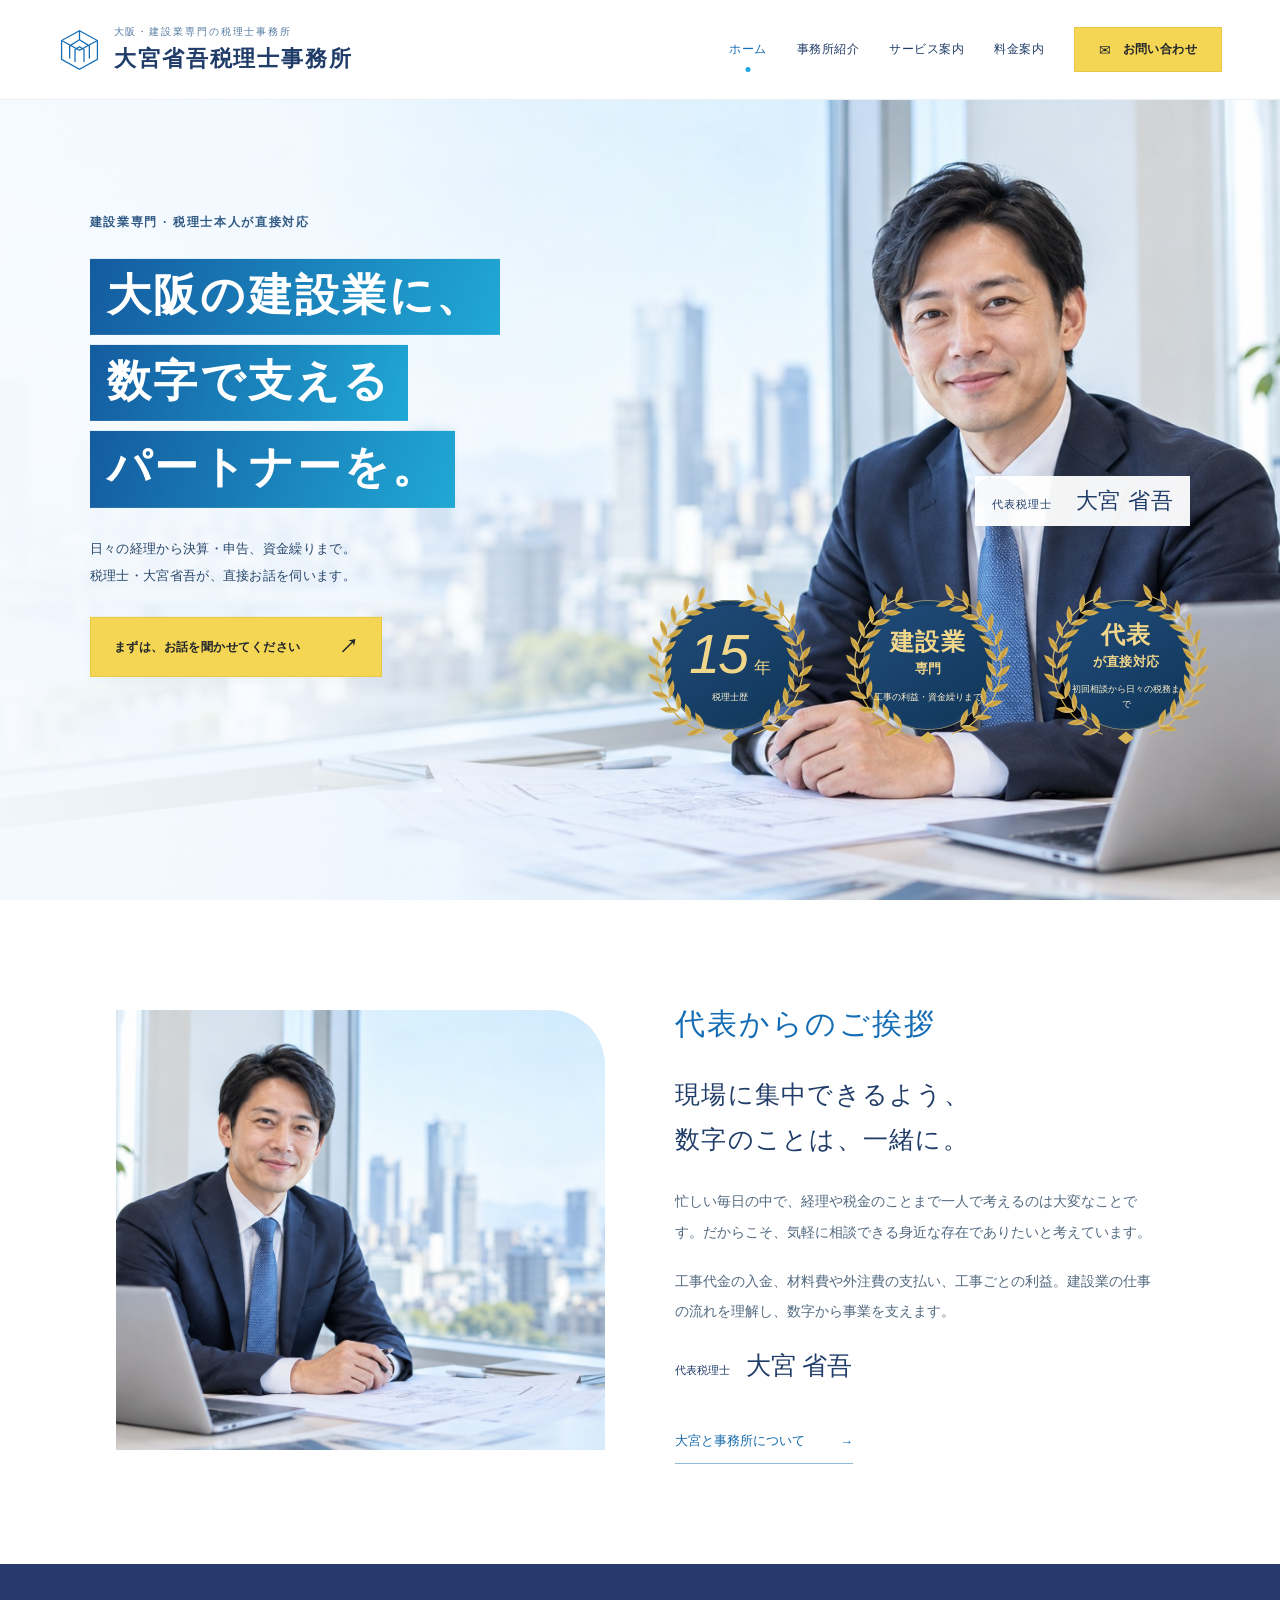
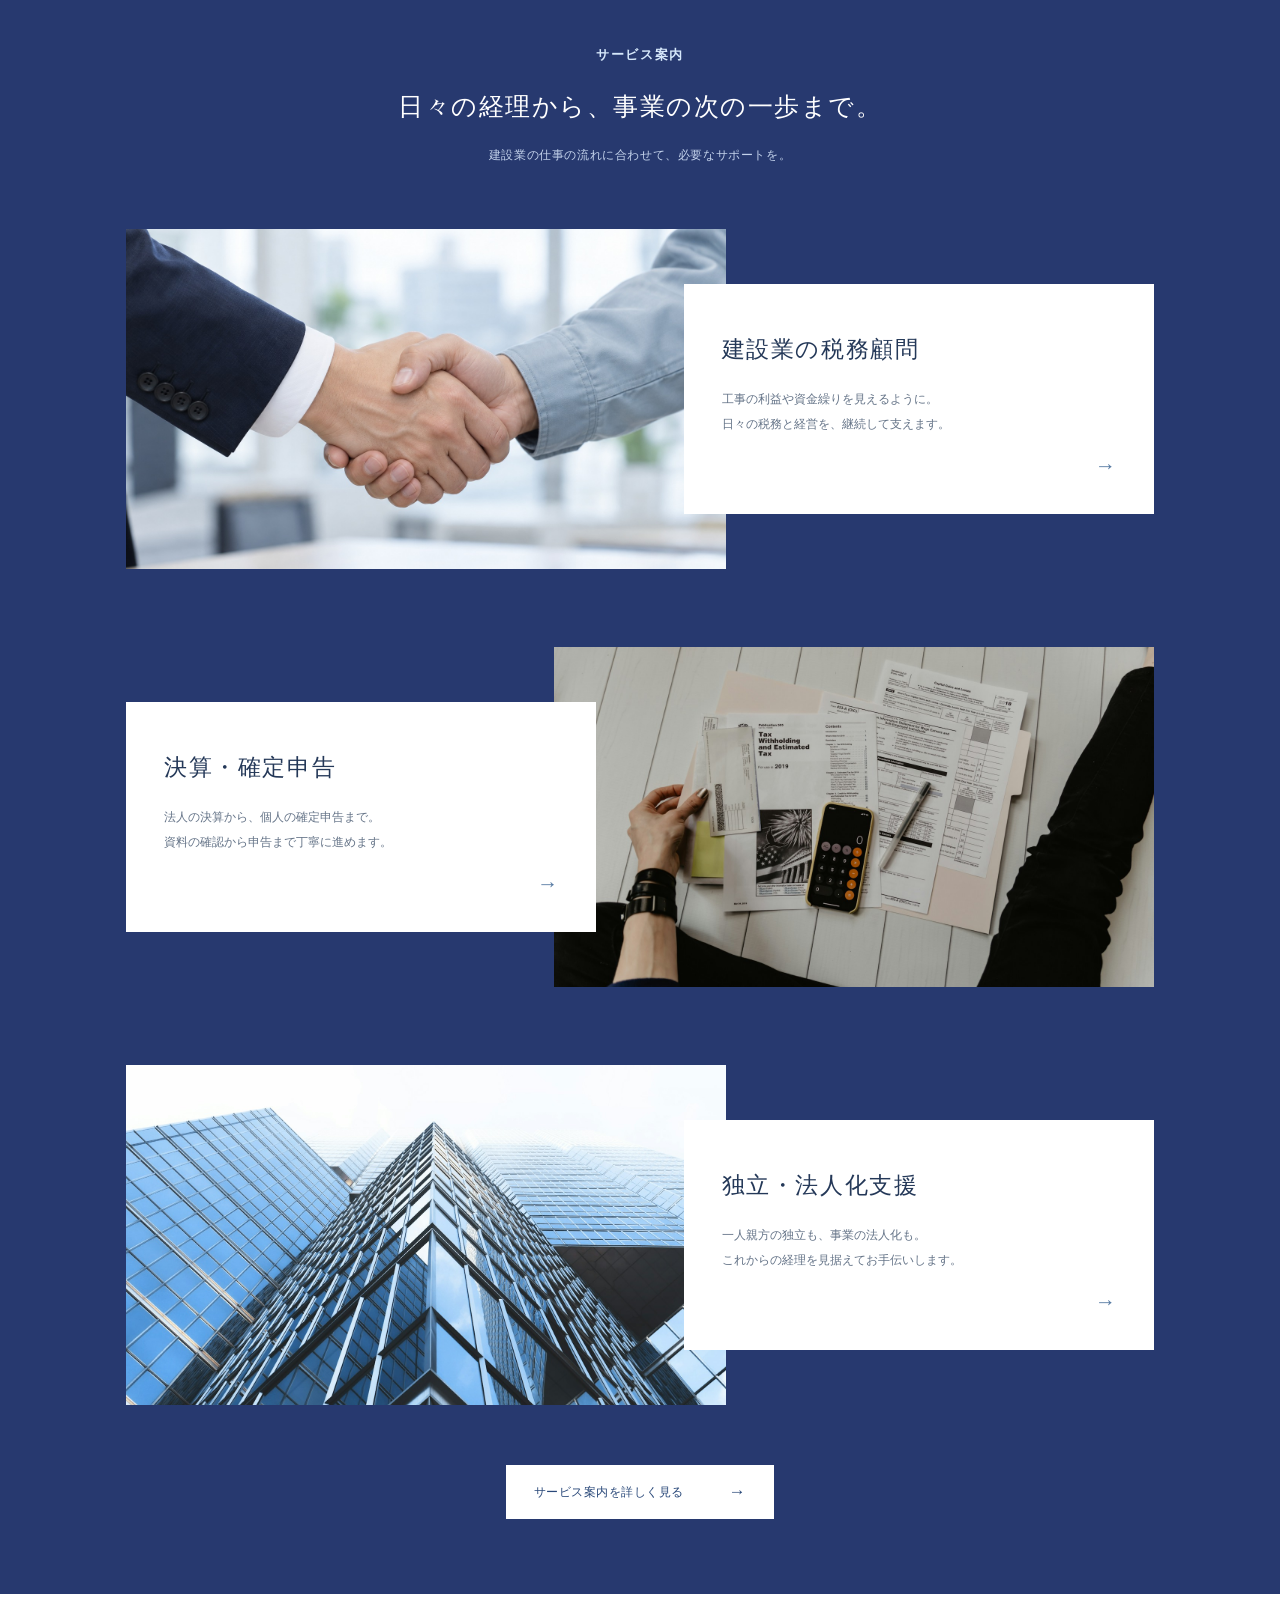
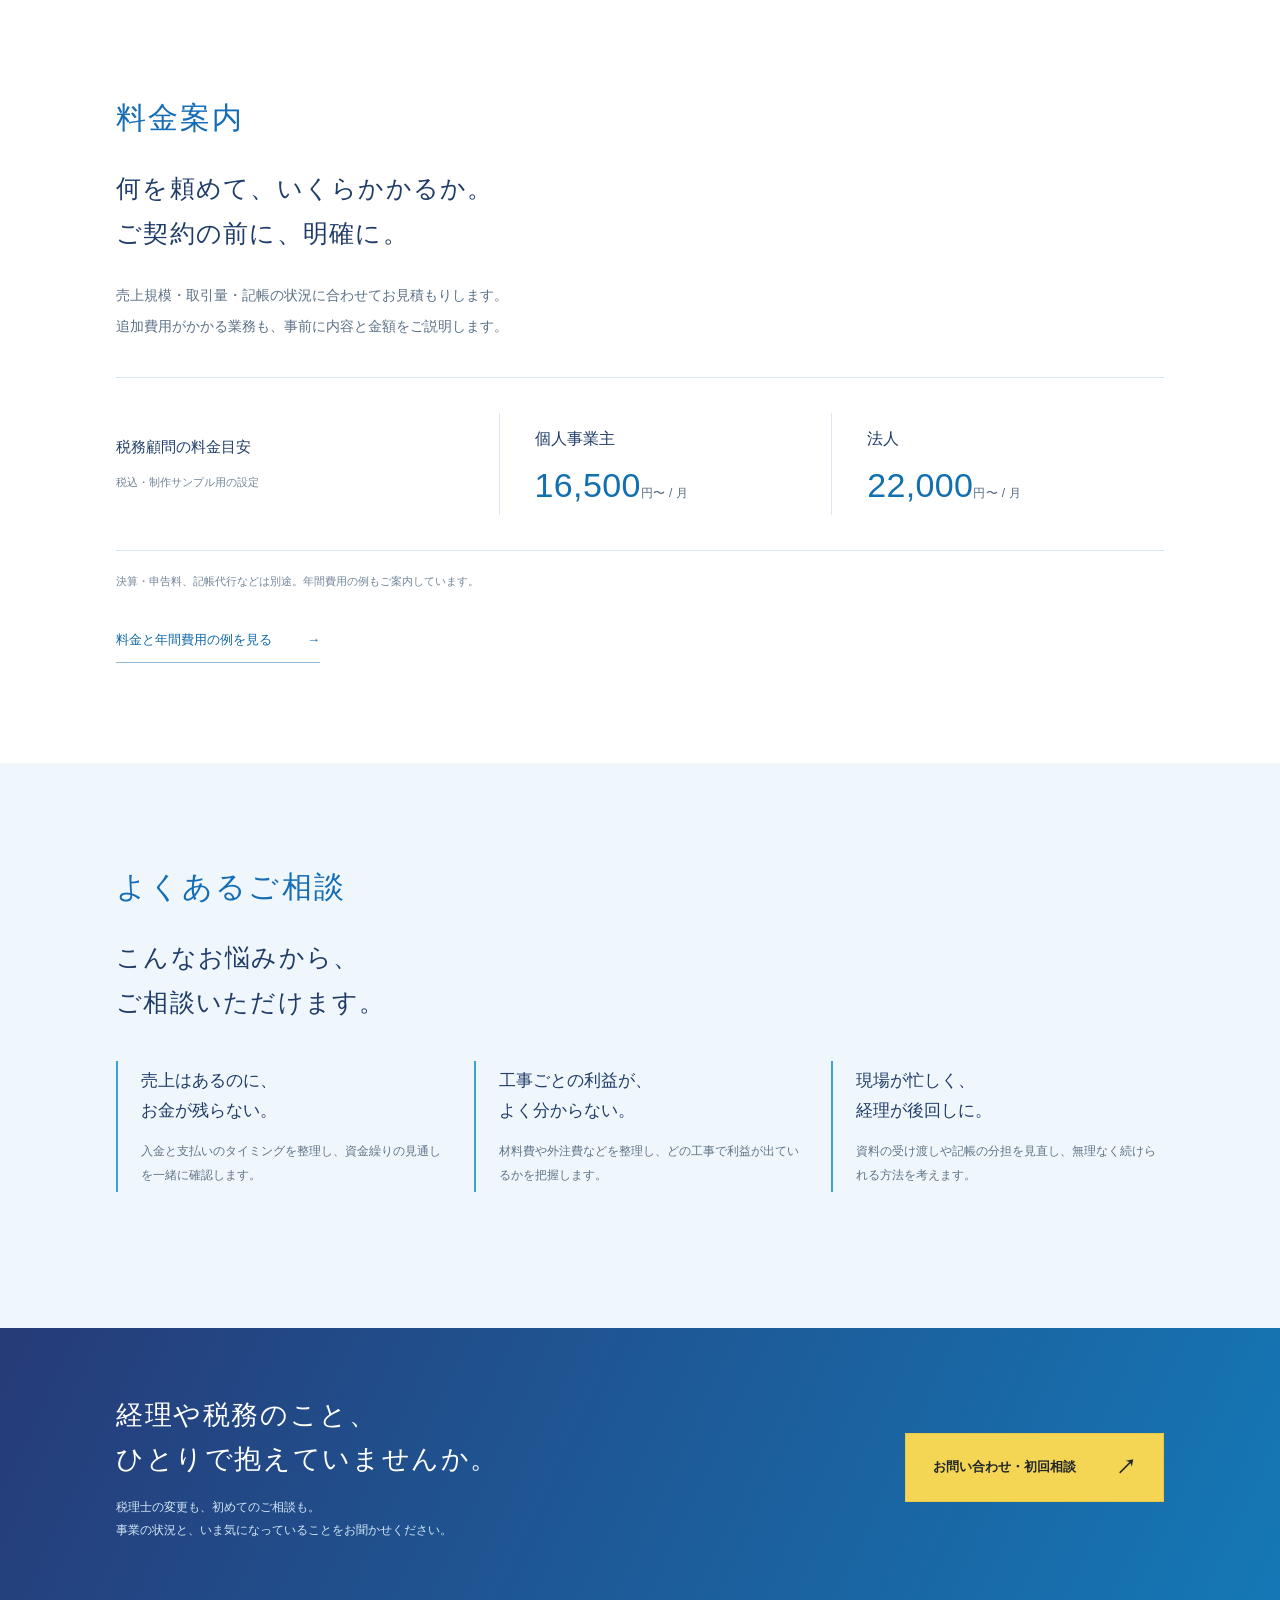
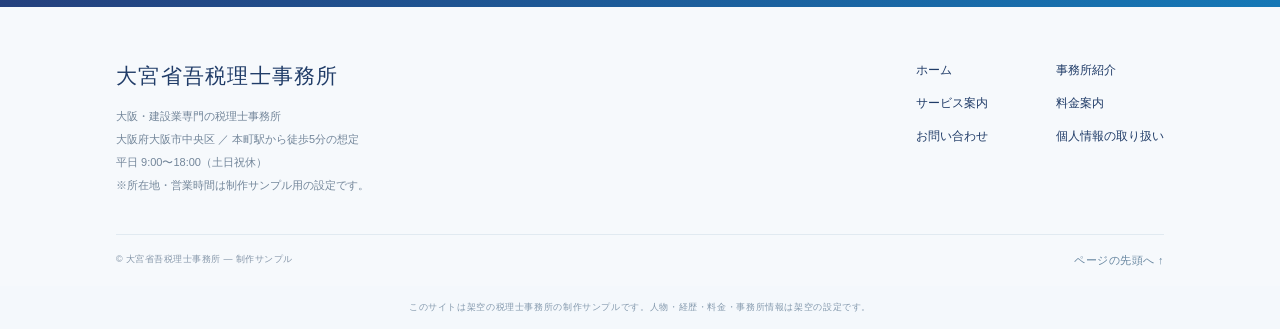
==== index.html @ dd132b1f "Add files via upload" ====
<!DOCTYPE html><html lang="ja"><head><meta charset="utf-8"><meta name="viewport" content="width=device-width,initial-scale=1"><title>大阪・建設業専門｜大宮省吾税理士事務所</title><meta name="description" content="大阪・建設業専門の大宮省吾税理士事務所。税務顧問、決算・申告、独立・法人化支援をご案内する架空の制作サンプルです。"><link rel="stylesheet" href="assets/site.css"><script src="assets/site.js" defer></script></head><body><header id="top"><a class="brand-link" href="index.html" aria-label="大宮省吾税理士事務所 ホーム"><div class="brand"><svg class="mark" viewBox="0 0 48 48" fill="none" aria-hidden="true"><path d="M24 3 44 14v21L24 46 4 35V14Z" stroke="currentColor" stroke-width="1.4"/><path d="M13 34V20l11-7 11 7v14M19 38V24l5-3 5 3v14M4 14l20 11 20-11M24 3v10" stroke="currentColor" stroke-width="1.4"/></svg><div><small>大阪・建設業専門の税理士事務所</small><strong>大宮省吾税理士事務所</strong></div></div></a><details class="mobile-nav"><summary aria-label="メニュー"></summary><div><a href="index.html">ホーム</a><a href="about.html">事務所紹介</a><a href="services.html">サービス案内</a><a href="fees.html">料金案内</a><a href="contact.html">お問い合わせ</a></div></details><nav class="nav" aria-label="メインナビゲーション"><a href="index.html" class="active" aria-current="page">ホーム</a><a href="about.html">事務所紹介</a><a href="services.html">サービス案内</a><a href="fees.html">料金案内</a><a class="contact" href="contact.html"><b aria-hidden="true">✉</b>お問い合わせ</a></nav></header><main><section class="hero" aria-label="大阪の建設業を支える大宮省吾税理士事務所"><img class="hero-image" src="assets/hero.jpg" alt="明るいオフィスで微笑む代表税理士のイメージ"><div class="copy"><p class="intro">建設業専門 · 税理士本人が直接対応</p><h1><span>大阪の建設業に、</span><span><em>数字で支える</em></span><span>パートナーを。</span></h1><p class="description">日々の経理から決算・申告、資金繰りまで。<br>税理士・大宮省吾が、直接お話を伺います。</p><a id="hero-consultation" class="hero-cta" href="contact.html">まずは、お話を聞かせてください<span>↗</span></a></div><div class="portrait-caption"><span>代表税理士　<strong>大宮 省吾</strong></span></div><div class="scroll" aria-hidden="true">SCROLL</div><div class="reason-band" aria-label="事務所の3つの特徴"><div class="reason-points"><div class="reason-point"><p class="reason-feature"><span class="reason-years">15</span><span class="reason-unit">年</span></p><p class="reason-detail">税理士歴</p></div><div class="reason-point"><p class="reason-feature reason-word">建設業<span>専門</span></p><p class="reason-detail">工事の利益・資金繰りまで</p></div><div class="reason-point"><p class="reason-feature reason-word">代表<span>が直接対応</span></p><p class="reason-detail">初回相談から日々の税務まで</p></div></div></div></section>

<section class="section"><div class="wrap split"><div><img class="portrait" src="assets/hero.jpg" alt="代表税理士・大宮省吾のイメージ" loading="lazy"></div><div><h2 class="section-tag prominent-section-title">代表からのご挨拶</h2><h3 class="section-subtitle">現場に集中できるよう、<br>数字のことは、一緒に。</h3><div class="body-copy"><p>忙しい毎日の中で、経理や税金のことまで一人で考えるのは大変なことです。だからこそ、気軽に相談できる身近な存在でありたいと考えています。</p><p>工事代金の入金、材料費や外注費の支払い、工事ごとの利益。建設業の仕事の流れを理解し、数字から事業を支えます。</p></div><p class="name"><small>代表税理士</small>大宮 省吾</p><a class="text-link" href="about.html">大宮と事務所について <span>→</span></a></div></div></section>
<section class="section photo-services" id="services"><div class="wrap"><div class="photo-services-heading"><span class="section-tag">サービス案内</span><h2>日々の経理から、事業の次の一歩まで。</h2><p>建設業の仕事の流れに合わせて、必要なサポートを。</p></div><div class="photo-service-list"><a class="photo-service" href="services.html#tax"><img src="assets/service-tax-handshake.jpg" width="1536" height="1024" alt="スーツ姿の税理士と作業着姿の建設業者が握手する手元のイメージ" loading="lazy"><div class="photo-service-copy"><h3>建設業の税務顧問</h3><p>工事の利益や資金繰りを見えるように。<br>日々の税務と経営を、継続して支えます。</p><span class="photo-service-arrow" aria-hidden="true">→</span></div></a><a class="photo-service" href="services.html#closing"><img src="assets/service-closing.jpg" width="1600" height="918" alt="書類と電卓を使い会計内容を確認する手元" loading="lazy"><div class="photo-service-copy"><h3>決算・確定申告</h3><p>法人の決算から、個人の確定申告まで。<br>資料の確認から申告まで丁寧に進めます。</p><span class="photo-service-arrow" aria-hidden="true">→</span></div></a><a class="photo-service" href="services.html#startup"><img src="assets/service-startup.jpg" width="1600" height="1201" alt="空に向かって伸びるガラス張りのビル" loading="lazy"><div class="photo-service-copy"><h3>独立・法人化支援</h3><p>一人親方の独立も、事業の法人化も。<br>これからの経理を見据えてお手伝いします。</p><span class="photo-service-arrow" aria-hidden="true">→</span></div></a></div><div class="photo-services-bottom"><a href="services.html" class="photo-services-all">サービス案内を詳しく見る<span aria-hidden="true">→</span></a></div></div></section>
<section class="section"><div class="wrap"><h2 class="section-tag prominent-section-title">料金案内</h2><h3 class="section-subtitle">何を頼めて、いくらかかるか。<br>ご契約の前に、明確に。</h3><p class="lead">売上規模・取引量・記帳の状況に合わせてお見積もりします。<br>追加費用がかかる業務も、事前に内容と金額をご説明します。</p><div class="price-preview"><div><h3>税務顧問の料金目安</h3><p class="note">税込・制作サンプル用の設定</p></div><div><p>個人事業主</p><p class="big-price">16,500<small>円〜 / 月</small></p></div><div><p>法人</p><p class="big-price">22,000<small>円〜 / 月</small></p></div></div><p class="note">決算・申告料、記帳代行などは別途。年間費用の例もご案内しています。</p><a class="text-link" href="fees.html">料金と年間費用の例を見る <span>→</span></a></div></section>
<section class="section pale"><div class="wrap"><h2 class="section-tag prominent-section-title">よくあるご相談</h2><h3 class="section-subtitle">こんなお悩みから、<br>ご相談いただけます。</h3><div class="concerns"><article class="concern"><h3>売上はあるのに、<br>お金が残らない。</h3><p>入金と支払いのタイミングを整理し、資金繰りの見通しを一緒に確認します。</p></article><article class="concern"><h3>工事ごとの利益が、<br>よく分からない。</h3><p>材料費や外注費などを整理し、どの工事で利益が出ているかを把握します。</p></article><article class="concern"><h3>現場が忙しく、<br>経理が後回しに。</h3><p>資料の受け渡しや記帳の分担を見直し、無理なく続けられる方法を考えます。</p></article></div></div></section></main><section class="contact-band"><div class="wrap"><div><h2>経理や税務のこと、<br>ひとりで抱えていませんか。</h2><p>税理士の変更も、初めてのご相談も。<br>事業の状況と、いま気になっていることをお聞かせください。</p></div><a href="contact.html" class="cta-solid">お問い合わせ・初回相談<span aria-hidden="true">↗</span></a></div></section><footer><div class="wrap"><div class="footer-top"><div><p class="footer-name">大宮省吾税理士事務所</p><div class="footer-info">大阪・建設業専門の税理士事務所<br>大阪府大阪市中央区 ／ 本町駅から徒歩5分の想定<br>平日 9:00〜18:00（土日祝休）<br>※所在地・営業時間は制作サンプル用の設定です。</div></div><nav class="footer-nav" aria-label="フッターナビゲーション"><a href="index.html">ホーム</a><a href="about.html">事務所紹介</a><a href="services.html">サービス案内</a><a href="fees.html">料金案内</a><a href="contact.html">お問い合わせ</a><a href="contact.html#privacy">個人情報の取り扱い</a></nav></div><div class="copyright"><span>© 大宮省吾税理士事務所 — 制作サンプル</span><a class="top-link" href="#top">ページの先頭へ ↑</a></div></div></footer><p class="sample">このサイトは架空の税理士事務所の制作サンプルです。人物・経歴・料金・事務所情報は架空の設定です。</p></body></html>
---- assets/site.css ----
:root{--navy:#27376d;--blue:#1468ae;--cyan:#20a8d5;--ink:#193653}*{box-sizing:border-box}body{margin:0;color:var(--ink);background:#fff;font-family:"Noto Sans JP","Hiragino Kaku Gothic ProN","Yu Gothic",sans-serif;-webkit-font-smoothing:antialiased}button{font:inherit}header{height:96px;display:flex;align-items:center;justify-content:space-between;padding:0 0 0 4.4%;background:white}.brand{display:flex;gap:13px;align-items:center}.mark{width:43px;height:43px;color:#176ab0}.brand small{font-size:10px;letter-spacing:.19em;display:block;margin-bottom:5px}.brand strong{font-family:"Yu Mincho","Hiragino Mincho ProN",serif;font-size:23px;letter-spacing:.09em;font-weight:600}.nav{height:100%;display:flex;align-items:center;gap:29px}.nav span{font-size:12px;letter-spacing:.04em;white-space:nowrap}.nav .active{color:#1878bc;position:relative}.nav .active:after{content:"";position:absolute;bottom:-12px;left:50%;width:16px;height:2px;background:#1878bc;transform:translateX(-50%)}.contact{border:0;background:var(--navy);color:#fff;height:100%;padding:0 31px;font-size:12px;letter-spacing:.08em;cursor:pointer}.contact b{margin-right:11px;font-size:16px;font-weight:400}.hero{position:relative;min-height:590px;height:calc(100svh - 272px);max-height:750px;isolation:isolate;overflow:hidden;background:#e9f1f4}.hero-image{position:absolute;width:100%;height:100%;object-fit:cover;object-position:center 43%;z-index:-2}.hero:after{content:"";position:absolute;inset:0;background:linear-gradient(90deg,transparent 32%,rgba(238,247,251,.08) 47%,rgba(238,247,251,.6) 100%);z-index:-1}.copy{position:absolute;left:50%;top:50%;transform:translateY(-51%);padding-right:30px}.eyebrow{font-size:14px;font-weight:600;letter-spacing:.13em;margin:0 0 25px 3px;color:#185c91}h1{font-size:clamp(30px,3.05vw,48px);line-height:1.6;letter-spacing:.06em;margin:0;font-weight:700}h1 span{display:table;color:#fff;background:linear-gradient(110deg,#145b9f,#1e9dd0);padding:5px 22px 8px;margin-bottom:12px;white-space:nowrap}h1 span:last-child{margin-bottom:0}.description{font-size:14px;line-height:2.15;letter-spacing:.07em;margin:25px 0 0 4px;font-weight:500}.hero-label{position:absolute;left:4.5%;bottom:27px;display:flex;align-items:center;gap:12px;color:#fff;text-shadow:0 1px 6px #19365377;font-size:11px;letter-spacing:.13em}.hero-label:before{content:"";width:32px;height:1px;background:currentColor}.scroll{position:absolute;right:30px;bottom:30px;font-size:9px;letter-spacing:.2em;writing-mode:vertical-rl;display:flex;align-items:center;gap:12px;color:#245d84}.scroll:after{content:"";width:1px;height:38px;background:#245d84}.strengths{background:var(--navy);color:white;padding:0 max(7%,calc((100% - 1100px)/2));display:grid;grid-template-columns:1fr 1fr;min-height:142px}.strength{display:flex;align-items:center;gap:25px;padding:27px 37px}.strength+.strength{border-left:1px solid #ffffff35}.strength svg{width:43px;flex-shrink:0;stroke:#aac8e7;stroke-width:1;fill:none}.strength h2{font-family:"Yu Mincho","Hiragino Mincho ProN",serif;font-size:18px;letter-spacing:.09em;margin:0 0 9px;font-weight:500}.strength p{margin:0;font-size:11px;line-height:1.9;color:#d6dfee;letter-spacing:.04em}.sample{margin:0;padding:15px 20px;text-align:center;font-size:10px;letter-spacing:.07em;color:#8c98a6;background:#f6f8fb}dialog{max-width:420px;width:calc(100% - 40px);border:0;padding:36px;color:var(--ink);line-height:1.9;box-shadow:0 18px 90px #0002}dialog::backdrop{background:#17264066}dialog h2{font-size:20px}dialog p{font-size:14px}dialog button{border:0;background:var(--navy);color:#fff;padding:10px 25px;cursor:pointer}
@media(min-width:1600px){.copy{left:51%}.hero-image{object-position:center 44%}}
@media(max-width:1050px){header{height:80px;padding-left:24px}.brand strong{font-size:19px}.brand small{font-size:9px}.nav{gap:18px}.nav span{font-size:11px}.contact{padding:0 20px}.hero{min-height:560px}.copy{left:47%}h1{font-size:32px}.strengths{padding:0 3%}.strength{padding:26px 22px;gap:18px}.strength h2{font-size:16px}}
@media(max-width:760px){header{height:77px;padding-left:18px}.mark{width:32px;height:32px}.brand{gap:9px}.brand small{font-size:8px;margin-bottom:4px;letter-spacing:.12em}.brand strong{font-size:17px;letter-spacing:.04em}.nav{gap:0}.nav span{display:none}.contact{width:65px;padding:0;font-size:10px;letter-spacing:0}.contact b{display:block;margin:0 0 2px;font-size:18px}.hero{height:720px;min-height:0;max-height:none}.hero-image{height:430px;object-position:29% center;width:130%;max-width:none;left:-9%}.hero:after{background:linear-gradient(180deg,transparent 31%,rgba(235,244,249,.4) 46%,#edf5f9 60%)}.copy{top:auto;bottom:44px;left:7%;transform:none;padding:0}.eyebrow{font-size:11px;margin-bottom:17px}.copy h1{font-size:clamp(27px,7.4vw,38px);letter-spacing:.03em}.copy h1 span{padding:3px 13px 5px;margin-bottom:8px}.description{font-size:12px;line-height:2;margin-top:18px}.hero-label{top:28px;bottom:auto;left:7%;font-size:9px}.scroll{right:17px;bottom:26px;font-size:8px}.strengths{grid-template-columns:1fr;padding:9px 7%}.strength{padding:23px 0;gap:19px}.strength+.strength{border-left:0;border-top:1px solid #ffffff35}.strength svg{width:36px}.strength h2{font-size:16px;margin-bottom:7px}.strength p{font-size:11px}.sample{font-size:9px;padding:13px 15px}}

/* Distinct editorial composition for Omiya. */
:root{--navy:#193e52;--blue:#28698b;--ink:#193e52}
header{height:100px;padding:0 4.5%;border-bottom:1px solid #193e5212}.brand strong{font-size:22px}.brand small{color:#69808c}.mark{color:#28698b}.nav{gap:30px}.contact{height:43px;padding:0 22px;background:transparent;border:1px solid #193e5240;color:var(--ink)}.contact b{font-size:14px}.nav .active{color:#193e52}.nav .active:after{background:#bd9a59;width:5px;height:5px;border-radius:50%;bottom:-14px}
.hero{background:#f5f5f0;height:640px;min-height:640px;max-height:800px;margin:0 0 0 0;overflow:hidden}
.hero-image{left:48%;top:28px;width:52%;height:calc(100% - 28px);object-fit:cover;object-position:13% center;border-radius:72px 0 0 0}
.hero:after{inset:0 auto 0 0;width:48%;background:linear-gradient(135deg,#f5f5f0,#f0f2ed);z-index:-1}
.copy{left:8%;top:47%;transform:translateY(-50%);padding-right:0;z-index:1}
.eyebrow{font-size:10px;font-weight:500;letter-spacing:.18em;margin:0 0 28px;color:#71868b;display:flex;align-items:center;gap:12px}.eyebrow:before{content:"";height:1px;width:28px;background:#ac8d56}.intro{font-size:12px;letter-spacing:.12em;margin:0 0 18px;color:#4f6b77}
h1{font-family:"Yu Mincho","Hiragino Mincho ProN",serif;font-weight:500;line-height:1.65;font-size:clamp(32px,3.15vw,50px);letter-spacing:.055em}h1 span{display:block;background:transparent;color:var(--ink);padding:0;margin:0}h1 em{font-style:normal;text-decoration:underline;text-decoration-color:#b89b6655;text-underline-offset:8px;text-decoration-thickness:7px}
.description{font-size:13px;line-height:2.1;margin:25px 0 0;letter-spacing:.025em;font-weight:400;color:#516a74}
.hero-cta{display:flex;align-items:center;justify-content:space-between;gap:30px;border:0;border-bottom:1px solid #1d485a66;background:none;padding:15px 0 12px;font-size:12px;letter-spacing:.04em;color:var(--ink);margin-top:18px;cursor:pointer}.hero-cta span{font-size:19px;color:#9e7d43}
.portrait-caption{position:absolute;right:0;bottom:0;background:#193e52ee;color:white;padding:22px 42px;min-width:260px}.portrait-caption small{font-size:8px;letter-spacing:.2em;color:#b7cbd2;display:block;margin-bottom:9px}.portrait-caption>span{font-size:10px;letter-spacing:.1em}.portrait-caption strong{font-family:"Yu Mincho",serif;font-size:21px;font-weight:500;margin-left:10px}.hero-label{color:#819294;text-shadow:none;left:8%;bottom:26px;font-size:8px;letter-spacing:.16em}.hero-label:before{width:20px}.scroll{display:none}
.strengths{margin:0 8%;padding:0;background:#fff;color:var(--ink);min-height:150px;gap:50px;counter-reset:points}.strength{padding:28px 0;gap:20px;position:relative;counter-increment:points}.strength:before{content:"0" counter(points);color:#b09560;font-size:13px;letter-spacing:.1em;align-self:flex-start;margin-top:6px;font-family:Georgia,serif}.strength svg{display:none}.strength+.strength{border-left:0}.strength h2{font-size:18px;font-weight:500;letter-spacing:.04em;margin-bottom:9px}.strength p{color:#77878c;font-size:11px;line-height:1.85}.sample{border-top:1px solid #edf0ef;background:white;font-size:9px;color:#9ba5a7}
@media(min-width:1600px){.copy{left:10%}.hero{height:730px}.hero-image{object-position:10% center}}
@media(max-width:1050px){header{padding:0 3%;height:86px}.brand strong{font-size:18px}.nav{gap:18px}.contact{padding:0 14px}.hero{height:600px;min-height:600px}.copy{left:6%}h1{font-size:34px}.description{font-size:12px}.strengths{margin:0 6%;gap:30px}.strength h2{font-size:16px}}
@media(max-width:760px){header{height:78px;padding:0 18px}.brand strong{font-size:17px}.nav{gap:0}.contact{height:35px;width:auto;padding:0 11px;font-size:10px}.contact b{display:none}.brand small{font-size:8px}.hero{height:auto;min-height:0;display:flex;flex-direction:column;padding:38px 0 0;background:#f5f5f0}.hero:after{display:none}.copy{position:relative;left:auto;top:auto;bottom:auto;transform:none;padding:0 7% 32px;order:0}.eyebrow{font-size:8px;letter-spacing:.14em;margin-bottom:23px}.intro{font-size:10px;margin-bottom:13px}.copy h1{font-size:clamp(29px,8.2vw,39px);line-height:1.55;letter-spacing:.055em}.copy h1 span{padding:0;margin:0}.description{margin-top:19px;font-size:12px}.hero-cta{margin-top:12px;font-size:11px;padding-top:12px;gap:42px}.hero-image{position:relative;left:auto;top:auto;width:93%;height:370px;align-self:flex-end;object-position:10% center;border-radius:45px 0 0 0;order:1;z-index:0}.portrait-caption{z-index:2;bottom:0;padding:15px 24px;min-width:205px}.portrait-caption strong{font-size:19px}.hero-label{display:none}.strengths{margin:0 7%;gap:0;grid-template-columns:1fr;padding:6px 0}.strength{padding:24px 0;gap:17px}.strength+.strength{border-top:1px solid #e5e9e7}.strength h2{font-size:16px}.strength p{font-size:11px}.sample{font-size:8px}}


/* Blue direction, retaining the independent split layout. */
:root{--navy:#263b78;--blue:#146db5;--ink:#203c68}
header{border-bottom-color:#e6eef6}.mark{color:#146db5}.brand small{color:#557aa1}.nav .active{color:#146db5}.nav .active:after{background:#20a7df}.contact{color:white;background:#176eb3;border-color:#176eb3}.hero{background:#edf6fc}.hero:after{background:linear-gradient(125deg,#f2f8fd,#e3f1fb)}.eyebrow{color:#4483b6}.eyebrow:before{background:#1494d0}.intro{color:#236aa3}.copy h1{color:#203c68}.copy h1 em{color:#087cbd;text-decoration-color:#6bc5eb55}.description{color:#486b8c}.hero-cta{color:#146db5;border-bottom-color:#5299c2}.hero-cta span{color:#159cd2}.hero-label{color:#6c91b0}.portrait-caption{background:#1b66a7ed}.portrait-caption small{color:#c1e3fa}
.strengths{margin:0;padding:0 8%;gap:50px;background:linear-gradient(110deg,#24376e,#2a4b8c);color:white}.strength:before{color:#69c7f0}.strength h2{color:white}.strength p{color:#d2e1f4}.sample{border-top:0;background:#f4f8fc;color:#8499ad}
@media(max-width:760px){.hero{background:#edf6fc}.strengths{margin:0;padding:6px 7%;gap:0}.strength+.strength{border-top-color:#ffffff2b}}


/* Blue-to-cyan headline highlights, matching the supplied reference. */
.copy h1 span{display:table;background:linear-gradient(110deg,#145b9f,#20a8d5);color:#fff;padding:3px 17px 6px;margin:0 0 10px;line-height:1.5}
.copy h1 span:last-child{margin-bottom:0}
.copy h1 em{color:inherit;text-decoration:none;font-style:normal}
@media(max-width:1050px){.copy h1 span{padding:3px 14px 6px}}
@media(max-width:760px){.copy h1 span{padding:3px 13px 6px;margin:0 0 8px;line-height:1.5}}


/* Warm yellow CTAs balanced against the existing blue palette. */
:root{--cta-yellow:#f5d654;--cta-ink:#20252b}
.contact,.hero-cta{background:var(--cta-yellow);color:var(--cta-ink);border:1px solid #e7c848;font-weight:600;transition:background .18s ease,box-shadow .18s ease}
.contact{padding:0 24px;height:45px}
.hero-cta{padding:15px 21px;margin-top:24px;gap:28px;box-shadow:0 3px 10px #23447809}
.hero-cta span{color:var(--cta-ink);font-size:19px}
.contact:hover,.hero-cta:hover{background:#f8df75;box-shadow:0 4px 12px #23447816}
.contact:focus-visible,.hero-cta:focus-visible{outline:3px solid #176eb3;outline-offset:4px}
@media(max-width:1050px){.contact{padding:0 17px}}
@media(max-width:760px){.contact{height:37px;padding:0 11px}.hero-cta{padding:14px 17px;margin-top:20px;gap:33px}}


a{color:inherit;text-decoration:none}button,input,select,textarea{font:inherit}a,button{touch-action:manipulation}a:focus-visible,summary:focus-visible{outline:3px solid #20a8d5;outline-offset:5px}html{scroll-behavior:smooth;scroll-padding-top:24px}.brand-link{display:block;flex-shrink:0}.nav>a{font-size:12px;letter-spacing:.04em;white-space:nowrap}.nav>a.active{position:relative;color:#146db5}.nav .contact{display:flex;align-items:center;justify-content:center}.mobile-nav{display:none}.hero-cta{width:max-content;max-width:100%}.wrap{max-width:1120px;margin:0 auto;padding:0 36px}.section{padding:100px 0}.pale{background:#f0f7fc}.section-tag{display:block;font-size:11px;color:#1472b5;letter-spacing:.14em;margin-bottom:16px;font-weight:600}.section h2,.page-intro h1,.subhead,.contact-band h2{font-family:"Yu Mincho","Hiragino Mincho ProN",serif;font-weight:500;letter-spacing:.06em}.section h2{font-size:32px;line-height:1.65;margin:0 0 26px}.lead{color:#5c7187;font-size:14px;line-height:2.2;max-width:720px}.split{display:grid;grid-template-columns:1fr 1fr;align-items:center;gap:70px}.portrait{width:100%;height:440px;object-fit:cover;object-position:15% center;border-radius:0 55px 0 0}.body-copy{font-size:14px;line-height:2.2;color:#536a80}.body-copy p{margin:0 0 18px}.name{font-size:25px;font-family:"Yu Mincho",serif;margin:22px 0;color:#203c68}.name small{font-size:11px;font-family:sans-serif;margin-right:16px}.text-link{display:inline-flex;align-items:center;justify-content:space-between;gap:35px;color:#1269aa;border-bottom:1px solid #8fb9d5;padding:13px 0;font-size:13px;margin-top:15px}.text-link:hover{color:#0a92cd}.center{text-align:center}.center .lead{margin-left:auto;margin-right:auto}.service-grid{display:grid;grid-template-columns:repeat(3,1fr);gap:24px;margin-top:42px}.service-card{background:#fff;border-top:3px solid #1e91c7;padding:34px 28px;display:flex;flex-direction:column;min-height:310px;transition:transform .2s,box-shadow .2s}.service-card:hover{transform:translateY(-4px);box-shadow:0 12px 35px #1f426410}.service-card .number{font-family:Georgia,serif;color:#65accd;font-size:14px;letter-spacing:.1em}.service-card h3{font-family:"Yu Mincho",serif;font-size:22px;font-weight:500;margin:20px 0 15px}.service-card p{font-size:13px;line-height:2;color:#5b7286;margin:0 0 25px}.service-card .text-link{margin-top:auto}.price-preview{display:grid;grid-template-columns:1.15fr 1fr 1fr;gap:0;align-items:center;border-top:1px solid #d9e6ef;border-bottom:1px solid #d9e6ef;padding:35px 0;margin:35px 0 20px}.price-preview>div+div{border-left:1px solid #d9e6ef;padding-left:35px}.price-preview h3{font-size:15px;font-weight:500}.big-price{color:#126fb0;font-size:34px;letter-spacing:.01em;margin:10px 0}.big-price small{font-size:12px;color:#536a80}.note{font-size:11px;line-height:1.9;color:#718599}.concerns{display:grid;grid-template-columns:repeat(3,1fr);gap:25px;margin:36px 0}.concern{border-left:2px solid #39a4d2;padding:5px 0 5px 23px}.concern h3{font-size:17px;line-height:1.8;margin:0 0 12px;font-weight:500}.concern p{font-size:12px;line-height:2;color:#5e7387;margin:0}.contact-band{padding:65px 0;background:linear-gradient(115deg,#263b78,#1578b6);color:white}.contact-band .wrap{display:flex;align-items:center;justify-content:space-between;gap:40px}.contact-band h2{font-size:27px;line-height:1.65;margin:0 0 14px}.contact-band p{font-size:12px;line-height:1.9;color:#d4e7f7;margin:0}.cta-solid{display:inline-flex;align-items:center;justify-content:space-between;gap:40px;background:#f5d654;border:1px solid #e7c848;color:#20252b;padding:20px 27px;font-size:13px;font-weight:600;white-space:nowrap}.cta-solid:hover{background:#f8df75}.cta-solid span{font-size:20px}footer{background:#f6f9fc;padding:55px 0 0}.footer-top{display:flex;justify-content:space-between;gap:40px;padding-bottom:37px}.footer-name{font-family:"Yu Mincho",serif;font-size:21px;letter-spacing:.06em;margin:0 0 15px}.footer-info{font-size:11px;line-height:2.1;color:#73869a}.footer-nav{display:grid;grid-template-columns:1fr 1fr;gap:16px 32px;align-content:start;font-size:12px}.footer-nav a:hover{color:#1472b5}.copyright{font-size:9px;letter-spacing:.05em;color:#8596a9;border-top:1px solid #e1eaf1;padding:18px 0;display:flex;justify-content:space-between;gap:20px}.sample{margin:0}.page-intro{background:linear-gradient(115deg,#e9f4fd,#f4f9fd);padding:52px 0 62px}.breadcrumb{font-size:10px;color:#6d88a0;display:flex;gap:12px;margin-bottom:42px}.breadcrumb a{text-decoration:underline;text-underline-offset:3px}.page-intro h1{font-size:38px;line-height:1.5;margin:0 0 18px}.page-intro p{font-size:13px;line-height:2;color:#5f7b94;margin:0;max-width:650px}.page-intro .section-tag{margin-bottom:12px}.profile-aside{background:#eaf4fc;padding:25px 28px;font-size:12px;line-height:2;color:#536f87}.profile-aside strong{display:block;font-size:21px;font-family:"Yu Mincho",serif;color:#203c68;margin:7px 0}.profile-layout{display:grid;grid-template-columns:.9fr 1.1fr;gap:60px;align-items:start}.profile-layout .portrait{height:360px}.career{list-style:none;margin:30px 0 0;padding:0}.career li{display:grid;grid-template-columns:100px 1fr;gap:20px;padding:20px 0;border-top:1px solid #d9e6ef;font-size:13px;line-height:1.9}.career strong{color:#1472b5;font-size:12px}.values{display:grid;grid-template-columns:repeat(3,1fr);gap:28px;margin-top:35px}.value{padding-top:23px;border-top:1px solid #bcd5e7}.value b{color:#2994c7;font-family:Georgia,serif;font-size:14px}.value h3{font-size:18px;font-weight:500;line-height:1.7}.value p{font-size:12px;line-height:2;color:#5a7389}.info-list{margin:35px 0 0}.info-list>div{display:grid;grid-template-columns:160px 1fr;gap:20px;border-bottom:1px solid #dce7ef;padding:22px 0;font-size:13px;line-height:1.9}.info-list dt{font-weight:600}.info-list dd{margin:0;color:#5c738a}.access-box{padding:35px;background:#eef6fc;margin-top:30px;border-left:3px solid #2199ce}.access-box h3{font-size:18px;font-weight:500;margin:0 0 15px}.access-box p{font-size:13px;line-height:2;color:#5c738a;margin:0}.jump-nav{display:flex;gap:15px;flex-wrap:wrap;margin-top:30px}.jump-nav a{background:#fff;border:1px solid #cbdfea;padding:13px 21px;font-size:12px}.jump-nav a:hover{border-color:#1676b6;color:#1676b6}.service-detail{display:grid;grid-template-columns:190px 1fr;gap:55px}.service-index{color:#c5e3f3;font-family:Georgia,serif;font-size:90px;line-height:1}.service-index small{font-family:sans-serif;font-size:11px;color:#3d8dbb;display:block;letter-spacing:.15em;margin-top:20px}.service-detail h2{font-size:30px}.service-detail h3{font-size:16px;margin:30px 0 12px;font-weight:600}.check-list{padding:0;list-style:none;margin:20px 0;display:grid;gap:12px}.check-list li{position:relative;padding-left:24px;font-size:13px;line-height:1.9;color:#506d85}.check-list li:before{content:"✓";position:absolute;left:0;color:#1685bf}.task-list{display:grid;grid-template-columns:1fr 1fr;gap:0 25px;padding:0;list-style:none}.task-list li{border-bottom:1px solid #d5e5ef;padding:15px 0;font-size:13px;line-height:1.8}.callout{background:#e8f3fb;border-left:3px solid #1b8bc5;padding:22px 25px;font-size:12px;line-height:2;color:#536f87;margin-top:25px}.steps{display:grid;grid-template-columns:repeat(4,1fr);gap:24px;margin-top:35px}.step{border-top:2px solid #9ccce6;padding-top:20px}.step b{font-family:Georgia,serif;color:#238dc2;font-size:25px;font-weight:400}.step h3{font-size:16px;font-weight:500;margin:14px 0}.step p{font-size:12px;line-height:1.95;color:#60788e}.table-scroll{overflow-x:auto;margin:30px 0 16px}table{border-collapse:collapse;width:100%;font-size:13px;line-height:1.8;min-width:570px}th,td{text-align:left;padding:20px 22px;border-bottom:1px solid #d5e4ef}thead th{background:#263b78;color:#fff;font-weight:500}tbody th{font-weight:500;background:#f1f7fc}td{color:#526e87}td strong{font-size:16px;color:#166caf;font-weight:600}.narrow{max-width:930px}.cost-example{margin-top:35px;display:grid;grid-template-columns:1.1fr 1fr;background:#fff;border:1px solid #d5e4ef}.cost-example>div{padding:30px}.cost-example h3{font-size:17px;line-height:1.8;font-weight:500;margin:0 0 15px}.cost-example p{font-size:12px;line-height:2;color:#637b91;margin:0}.cost-total{background:#e5f1fb}.cost-total dl{margin:0}.cost-total dl>div{display:flex;justify-content:space-between;gap:15px;font-size:12px;padding:8px 0}.cost-total dd{margin:0}.cost-total .total{border-top:1px solid #b8d4e7;margin-top:10px;padding-top:18px;font-size:15px}.cost-total .total dd{font-weight:600;color:#146db5}.faq{margin-top:30px}.faq details{border-bottom:1px solid #d6e4ee}.faq summary{cursor:pointer;list-style:none;padding:24px 38px 24px 0;position:relative;font-size:14px;line-height:1.8}.faq summary::-webkit-details-marker{display:none}.faq summary:after{content:"＋";position:absolute;right:7px;color:#1678b6}.faq details[open] summary:after{content:"−"}.faq details p{font-size:13px;line-height:2;color:#60788e;margin:0;padding:0 30px 25px 0}.demo-banner{background:#eef6fc;color:#4f6e86;padding:20px 24px;border-left:3px solid #2c8dc0;font-size:12px;line-height:1.9;margin-bottom:40px}.contact-layout{display:grid;grid-template-columns:250px 1fr;gap:55px;align-items:start}.contact-aside{border-top:3px solid #2195ca;padding-top:25px}.contact-aside h2{font-size:20px}.contact-aside p{font-size:12px;line-height:2;color:#637b91}.contact-aside ol{padding-left:18px;font-size:12px;line-height:2;color:#637b91}.field{margin-bottom:27px}.field label,.field-title{display:block;font-size:13px;font-weight:500;margin-bottom:11px}.required{font-size:9px;background:#e8f2fa;color:#1269aa;padding:3px 6px;margin-left:10px}.field input,.field select,.field textarea{width:100%;padding:14px 15px;border:1px solid #cbdce8;background:#fff;color:#203c68;border-radius:0;font-size:14px}.field input:focus,.field select:focus,.field textarea:focus{outline:2px solid #319fd0;outline-offset:1px}.field textarea{resize:vertical;min-height:165px}.field small{font-size:10px;color:#7a8fa3;display:block;margin-top:8px}.field-row{display:grid;grid-template-columns:1fr 1fr;gap:20px}.consent{display:flex;align-items:flex-start;gap:10px;font-size:12px;line-height:1.9;margin:25px 0}.consent input{margin-top:5px;width:16px;height:16px;accent-color:#1475b5}.privacy{background:#f3f7fa;padding:20px 23px;margin-top:30px;font-size:11px;line-height:1.95;color:#6b8298}.privacy h3{font-size:13px;color:#203c68;margin:0 0 10px}.privacy p{margin:0}.form-status{padding:28px;background:#e8f4fb;border-left:3px solid #218cc2;margin-bottom:30px}.form-status h3{font-size:18px;margin:0 0 12px}.form-status p{font-size:13px;line-height:2;margin:0}.form-status[hidden]{display:none}.submit-note{font-size:10px;color:#7b8fa2;line-height:1.9}.section-tight{padding:65px 0}.button-row{display:flex;gap:20px;align-items:center;flex-wrap:wrap}.top-link{font-size:11px;color:#66859f}
@media(max-width:1100px){.nav{gap:18px}.nav>a{font-size:11px}.brand strong{font-size:18px}.brand small{font-size:8px}.split{gap:38px}.section{padding:80px 0}.section h2{font-size:28px}.service-card{padding:28px 22px}.contact-layout{gap:30px;grid-template-columns:210px 1fr}.contact-band h2{font-size:24px}.contact-band .cta-solid{gap:22px}.strengths{gap:25px}}
@media(max-width:850px){.nav>a:not(.contact){display:none}.mobile-nav{display:block;position:relative;margin-left:auto;margin-right:16px}.mobile-nav summary{list-style:none;cursor:pointer;font-size:12px;padding:12px;color:#146db5}.mobile-nav summary::-webkit-details-marker{display:none}.mobile-nav summary:after{content:"☰";font-size:19px}.mobile-nav[open] summary:after{content:"×"}.mobile-nav>div{position:absolute;right:-100px;top:50px;z-index:10;background:white;width:250px;box-shadow:0 10px 40px #23447822;border-top:2px solid #1478b9;padding:12px}.mobile-nav a{display:block;padding:14px;font-size:13px;border-bottom:1px solid #e7eff5}.profile-layout{gap:35px}.service-grid{gap:16px}.service-card h3{font-size:19px}.service-detail{grid-template-columns:110px 1fr;gap:30px}.service-index{font-size:65px}.contact-layout{grid-template-columns:1fr}.contact-aside{display:none}.steps{grid-template-columns:1fr 1fr;gap:30px}}
@media(max-width:760px){.wrap{padding:0 24px}.section{padding:60px 0}.section h2{font-size:25px;margin-bottom:20px}.section-tag{font-size:10px;margin-bottom:13px}.split,.profile-layout{grid-template-columns:1fr;gap:30px}.portrait{height:300px;object-position:10% center}.lead,.body-copy{font-size:13px}.service-grid{grid-template-columns:1fr;margin-top:30px;gap:17px}.service-card{min-height:0;padding:26px}.service-card h3{font-size:22px;margin:14px 0}.service-card p{margin-bottom:14px}.service-card .text-link{margin-top:0}.price-preview{grid-template-columns:1fr 1fr;padding:20px 0;gap:15px}.price-preview>div:first-child{grid-column:1/-1}.price-preview>div+div{padding-left:0;border-left:0}.price-preview>div:last-child{padding-left:15px;border-left:1px solid #d9e6ef}.big-price{font-size:28px}.concerns,.values{grid-template-columns:1fr;gap:25px}.concerns{margin-top:28px}.contact-band{padding:45px 0}.contact-band .wrap{display:block}.contact-band h2{font-size:23px}.contact-band .cta-solid{margin-top:25px}.cta-solid{padding:18px 22px;font-size:12px}.footer-top{display:block}.footer-nav{margin-top:30px;gap:19px 25px}.footer-name{font-size:19px}.copyright{display:block;line-height:2}.page-intro{padding:27px 0 38px}.breadcrumb{margin-bottom:28px}.page-intro h1{font-size:30px}.page-intro p{font-size:12px}.profile-layout .portrait{height:300px}.career li{grid-template-columns:75px 1fr;gap:12px;font-size:12px}.info-list>div{grid-template-columns:90px 1fr;gap:15px;font-size:12px;padding:18px 0}.access-box{padding:25px}.service-detail{grid-template-columns:1fr;gap:20px}.service-index{font-size:45px;display:flex;align-items:center;gap:20px}.service-index small{margin-top:0;font-size:10px}.service-detail h2{font-size:27px}.task-list{grid-template-columns:1fr}.jump-nav{gap:8px}.jump-nav a{font-size:11px;padding:11px 12px}.step h3{font-size:14px}.steps{gap:22px}.step p{font-size:11px}.table-scroll{margin-top:22px}th,td{padding:16px}table{font-size:12px}.cost-example{grid-template-columns:1fr}.cost-example>div{padding:24px}.faq summary{font-size:13px;padding-top:21px;padding-bottom:21px}.faq details p{font-size:12px}.field-row{grid-template-columns:1fr;gap:0}.field input,.field select,.field textarea{font-size:16px}.demo-banner{padding:18px;font-size:11px}.contact-layout{gap:0}.mobile-nav{margin-right:3px}.mobile-nav summary{padding:9px}.brand strong{font-size:16px}.brand small{font-size:7px}.brand{gap:7px}.mark{width:28px;height:28px}.contact{padding:0 9px}.sample{font-size:9px}.hero .copy{padding-bottom:32px}.hero .portrait-caption{min-width:190px}.profile-aside{padding:20px 23px}}
@media(prefers-reduced-motion:reduce){html{scroll-behavior:auto}*{transition:none!important}}

/* Photography-led service overview. */
.photo-services{background:#27396f;color:white;padding:82px 0 75px}.photo-services .wrap{max-width:1100px}.photo-services-heading{text-align:center;margin-bottom:62px}.photo-services .section-tag{color:#d5e7fa;font-size:13px;letter-spacing:.13em;margin-bottom:20px}.photo-services h2{font-size:25px;color:white;line-height:1.8;margin-bottom:14px}.photo-services-heading>p{font-size:12px;color:#c3d2eb;letter-spacing:.05em;line-height:2;margin:0}.photo-service-list{display:grid;gap:78px}.photo-service{display:grid;grid-template-columns:1.4fr 1fr;align-items:center;isolation:isolate;min-height:340px}.photo-service>img{width:100%;height:340px;object-fit:cover;display:block;grid-column:1;grid-row:1;transition:filter .25s}.photo-service-copy{grid-column:2;grid-row:1;background:white;color:#243858;margin-left:-42px;z-index:1;min-height:230px;padding:40px 38px 30px;display:flex;flex-direction:column;justify-content:center}.photo-service-copy h3{font-family:"Yu Mincho","Hiragino Mincho ProN",serif;font-size:23px;letter-spacing:.07em;font-weight:500;margin:0 0 18px;line-height:1.7}.photo-service-copy p{color:#657488;font-size:12px;line-height:2.1;margin:0}.photo-service-arrow{align-self:flex-end;display:block;font-size:21px;font-weight:300;color:#577ba3;margin-top:17px;transition:transform .2s}.photo-service:hover .photo-service-arrow{transform:translateX(7px)}.photo-service:hover>img{filter:brightness(1.04)}.photo-service:nth-child(even){grid-template-columns:1fr 1.4fr}.photo-service:nth-child(even)>img{grid-column:2}.photo-service:nth-child(even) .photo-service-copy{grid-column:1;margin-left:0;margin-right:-42px}.photo-service:nth-child(2)>img{object-position:center 45%}.photo-services-bottom{text-align:center;margin-top:60px}.photo-services-all{display:inline-flex;align-items:center;justify-content:space-between;gap:45px;background:white;color:#294879;padding:16px 27px;font-size:12px;letter-spacing:.04em;border:1px solid #fff;transition:background .2s}.photo-services-all:hover{background:#e9f4fc}.photo-services-all span{font-size:17px}
@media(max-width:1050px){.photo-services{padding:70px 0}.photo-service,.photo-service>img{min-height:300px;height:300px}.photo-service-copy{padding:30px 27px;min-height:218px}.photo-service-copy h3{font-size:21px}.photo-service-copy p{font-size:11px}.photo-service-list{gap:62px}.photo-services h2{font-size:23px}}
@media(max-width:760px){.photo-services{padding:55px 0}.photo-services .wrap{padding:0 24px}.photo-services-heading{margin-bottom:35px}.photo-services .section-tag{font-size:12px;margin-bottom:17px}.photo-services h2{font-size:21px;line-height:1.8;max-width:290px;margin-left:auto;margin-right:auto}.photo-services-heading>p{font-size:11px}.photo-service,.photo-service:nth-child(even){display:flex;flex-direction:column;align-items:stretch;min-height:0;height:auto}.photo-service>img{height:225px;min-height:0;width:93%;align-self:flex-start}.photo-service-copy,.photo-service:nth-child(even) .photo-service-copy{margin:-30px 0 0 30px;padding:26px 26px 20px;min-height:192px;width:calc(100% - 30px)}.photo-service:nth-child(even)>img{align-self:flex-end}.photo-service:nth-child(even) .photo-service-copy{margin-left:0;margin-right:30px}.photo-service-copy h3{font-size:21px;margin-bottom:12px}.photo-service-copy p{font-size:11px;line-height:2}.photo-service-arrow{margin-top:10px;font-size:20px}.photo-service-list{gap:40px}.photo-services-bottom{margin-top:38px}.photo-services-all{padding:15px 22px;font-size:11px;gap:30px}}

/* Clear heading hierarchy on the home page. */
.section h2.prominent-section-title{font-size:30px;line-height:1.6;letter-spacing:.07em;color:#146db5;font-weight:500;margin:0 0 24px}
.section-subtitle{font-family:"Yu Mincho","Hiragino Mincho ProN",serif;font-weight:500;font-size:25px;line-height:1.8;letter-spacing:.05em;margin:0 0 24px;color:#203c68}
@media(max-width:1050px){.section h2.prominent-section-title{font-size:28px}.section-subtitle{font-size:23px}}
@media(max-width:760px){.section h2.prominent-section-title{font-size:25px;margin-bottom:20px}.section-subtitle{font-size:21px;line-height:1.8;margin-bottom:20px}}

/* Readable service names beside the section numbers. */
.service-index small{font-family:"Yu Mincho","Hiragino Mincho ProN",serif;font-size:24px;line-height:1.7;letter-spacing:.035em;font-weight:500;color:#146db5;margin-top:19px}
@media(max-width:1050px){.service-index small{font-size:22px}}
@media(min-width:761px) and (max-width:850px){.service-detail{grid-template-columns:155px 1fr}}
@media(max-width:760px){.service-index small{font-size:22px;line-height:1.6;margin-top:0;letter-spacing:.02em}}

/* Four visual steps: numbered badges, illustrations and a continuous path. */
.visual-flow{list-style:none;padding:0;margin:70px 0 28px;display:grid;grid-template-columns:repeat(4,minmax(0,1fr));gap:25px;position:relative;isolation:isolate}.visual-flow:before{content:"";position:absolute;left:10%;right:10%;top:-1px;border-top:2px dashed #9ec9e5;z-index:-1}.flow-card{position:relative;background:#fff;border:2px solid #338bc2;padding:41px 20px 27px;min-width:0;display:flex;flex-direction:column;align-items:center;text-align:center}.flow-number{position:absolute;top:-28px;left:50%;transform:translateX(-50%);width:54px;height:54px;border-radius:50%;display:grid;place-items:center;background:#187bb9;color:white;font-family:Arial,sans-serif;font-size:23px;font-weight:600;box-shadow:0 0 0 7px #f0f7fc}.flow-illustration{height:145px;width:100%;max-width:165px;display:flex;align-items:center;justify-content:center;margin:5px 0 20px;color:#52748c}.flow-illustration svg{width:100%;height:100%}.flow-yellow{fill:#f5d654;color:#52748c}.flow-card h3{color:#176faa;font-size:17px;line-height:1.8;margin:0 0 16px;font-weight:600;min-height:61px;display:flex;align-items:center;justify-content:center}.flow-card p{color:#627b90;font-size:12px;line-height:2;margin:0;text-align:left;width:100%}
@media(max-width:1050px){.visual-flow{gap:18px}.flow-card{padding:40px 15px 24px}.flow-card h3{font-size:16px}.flow-card p{font-size:11px}.flow-illustration{height:130px}}
@media(max-width:850px){.visual-flow{grid-template-columns:repeat(2,minmax(0,1fr));gap:57px 25px}.visual-flow:before{display:none}.flow-card{padding:40px 25px 25px}.flow-card h3{min-height:0;font-size:18px}.flow-illustration{height:145px;margin-bottom:15px}.flow-card p{font-size:12px}}
@media(max-width:540px){.visual-flow{grid-template-columns:1fr;gap:46px;margin-top:58px;padding-left:17px}.visual-flow:before{display:block;left:17px;right:auto;top:0;bottom:0;border-top:0;border-left:2px dashed #9ec9e5}.flow-card{padding:28px 22px 25px;display:grid;grid-template-columns:90px 1fr;gap:0 18px;text-align:left}.flow-number{left:-1px;top:-22px;width:44px;height:44px;font-size:19px;box-shadow:0 0 0 5px #f0f7fc}.flow-illustration{height:104px;margin:0;grid-column:1;grid-row:1/3;max-width:105px}.flow-card h3{grid-column:2;justify-content:flex-start;font-size:16px;margin:0 0 10px;line-height:1.65}.flow-card p{grid-column:2;font-size:11px;line-height:1.9}.flow-card:last-child:after{content:"";position:absolute;left:-20px;top:30px;bottom:-5px;width:15px;background:#f0f7fc;z-index:-1}}

.flow-card:last-child h3{display:block}

/* Remove only the desktop horizontal dotted connector. */
@media(min-width:851px){.visual-flow:before{display:none}}

/* Return to the photographic hero: representative on the left, ribbon copy on the right. */
.hero{display:block;position:relative;isolation:isolate;height:calc(100svh - 244px);min-height:640px;max-height:780px;background:#e9f3fa;overflow:hidden}
.hero-image{position:absolute;inset:0;width:100%;height:100%;object-fit:cover;object-position:center 43%;border-radius:0;z-index:-2}
.hero:after{content:"";position:absolute;inset:0;width:100%;background:linear-gradient(90deg,transparent 32%,rgba(237,247,253,.06) 46%,rgba(237,247,253,.4) 100%);z-index:-1}
.hero .copy{position:absolute;left:50%;top:50%;bottom:auto;transform:translateY(-50%);padding:0 28px 0 0;max-width:50%;z-index:1}
.hero .intro{color:#185e9e;font-size:14px;font-weight:600;letter-spacing:.09em;line-height:1.9;margin:0 0 23px 3px}
.hero .copy h1{font-size:clamp(32px,3.15vw,50px);font-weight:600;line-height:1.55;letter-spacing:.055em}
.hero .copy h1 span{display:table;background:linear-gradient(110deg,#145b9f,#20a8d5);color:white;padding:6px 21px 9px;margin:0 0 11px;line-height:1.5;white-space:nowrap}
.hero .copy h1 span:last-child{margin-bottom:0}.hero .copy h1 em{font-style:normal;color:inherit;text-decoration:none}
.hero .description{color:#274b70;font-size:13px;line-height:2.1;font-weight:500;margin:23px 0 0 3px}
.hero .hero-cta{margin-top:22px;font-size:12px;padding:15px 20px;gap:32px}
.hero .portrait-caption{position:absolute;left:4.5%;right:auto;bottom:23px;top:auto;min-width:0;padding:10px 18px;background:#203d6dbd;color:white;z-index:1}
.hero .portrait-caption>span{font-size:10px;letter-spacing:.06em}.hero .portrait-caption strong{font-size:19px;margin-left:12px}
@media(min-width:1600px){.hero .copy{left:51%;max-width:49%}.hero-image{object-position:center 44%}}
@media(max-width:1050px) and (min-width:761px){.hero{height:650px;min-height:650px}.hero .copy{left:48%;max-width:52%;padding-right:20px}.hero .copy h1{font-size:34px}.hero .copy h1 span{padding:6px 16px 9px}.hero .intro{font-size:12px}.hero .description{font-size:12px}.hero .hero-cta{font-size:11px;padding:14px 17px}.hero-image{object-position:45% center}}
@media(max-width:760px){.hero{display:block;height:865px;min-height:0;max-height:none;padding:0;background:#edf6fc}.hero-image{position:absolute;left:-8%;right:auto;top:0;bottom:auto;width:125%;height:425px;object-position:29% center;border-radius:0;z-index:-2}.hero:after{inset:0;width:100%;background:linear-gradient(180deg,transparent 27%,rgba(237,246,252,.25) 40%,#edf6fc 51%)}.hero .copy{position:absolute;left:7%;right:7%;top:auto;bottom:38px;max-width:none;padding:0;transform:none}.hero .intro{font-size:11px;line-height:1.8;margin:0 0 17px 2px}.hero .copy h1{font-size:clamp(27px,7.5vw,37px);line-height:1.5;letter-spacing:.035em}.hero .copy h1 span{padding:4px 14px 7px;margin-bottom:8px;line-height:1.5}.hero .description{font-size:12px;line-height:2.05;margin:19px 0 0 2px}.hero .hero-cta{font-size:11px;padding:14px 17px;margin-top:20px;gap:27px}.hero .portrait-caption{top:320px;bottom:auto;left:7%;padding:8px 13px;background:#203d6dad}.hero .portrait-caption strong{font-size:17px}}
@media(max-width:370px){.hero{height:835px}.hero .copy h1{font-size:26px}.hero .intro{font-size:10px}.hero .hero-cta{font-size:10px;gap:23px}}

/* An overlapping blue feature panel gives the hero its own visual rhythm. */
.reason-band{position:relative;z-index:3;width:91%;max-width:1440px;margin:-44px auto 0;background:#326eaf;color:#fff;padding:42px 35px;display:grid;grid-template-columns:1.05fr 3.3fr;align-items:center;gap:30px;box-shadow:0 16px 35px #203c680b}
.reason-heading p{font-size:10px;letter-spacing:.08em;color:#d8e8fa;margin:0 0 13px}.reason-heading h2{font-size:23px;line-height:1.7;letter-spacing:.06em;margin:0;font-weight:600}
.reason-points{display:grid;grid-template-columns:repeat(3,minmax(0,1fr));gap:0}.reason-point{text-align:center;padding:5px 18px;border-left:1px solid #ffffff38}.reason-label{font-size:11px;font-weight:500;letter-spacing:.03em;margin:0 0 10px;white-space:nowrap}.reason-feature{height:79px;display:flex;align-items:baseline;justify-content:center;color:#f5d654;margin:0;line-height:1}.reason-years{font-family:inherit;font-size:85px;line-height:.9;letter-spacing:-.04em}.reason-unit{font-size:23px;padding-left:7px}.reason-word{font-size:32px;font-weight:600;display:flex;flex-direction:column;align-items:center;justify-content:center;gap:10px;letter-spacing:.05em}.reason-word span{font-size:19px;line-height:1.3;letter-spacing:.06em}.reason-detail{font-size:10px;color:#e2edfa;line-height:1.8;margin:11px 0 0;white-space:nowrap}.reason-link{background:white;color:#285c95;padding:21px 20px;display:flex;align-items:center;justify-content:space-between;gap:16px;font-size:12px;font-weight:600;line-height:1.9;transition:background .2s}.reason-link:hover{background:#eaf4fc}.reason-link span{font-size:21px}.hero .portrait-caption{bottom:70px}
@media(min-width:761px){.hero{min-height:680px}.hero .copy{transform:translateY(-56%)}}
@media(max-width:1150px) and (min-width:761px){.reason-band{padding:34px 25px;gap:23px;grid-template-columns:1fr 3fr}.reason-heading h2{font-size:21px}.reason-link{grid-column:1/-1;justify-self:center;width:260px;padding:13px 20px}.reason-label{font-size:10px}.reason-point{padding:0 13px}.reason-word{font-size:29px}.reason-detail{font-size:9px}}
@media(max-width:760px){.reason-band{width:90%;margin:0 auto;padding:29px 23px 25px;display:block}.reason-heading{text-align:center;margin-bottom:25px}.reason-heading p{font-size:9px;margin-bottom:8px}.reason-heading h2{font-size:21px;line-height:1.6}.reason-heading h2 br{display:none}.reason-points{display:block}.reason-point{display:grid;grid-template-columns:122px 1fr;grid-template-rows:auto auto;padding:22px 0;border-left:0;border-top:1px solid #ffffff38;text-align:left;gap:3px 15px;align-items:center}.reason-label{grid-column:2;grid-row:1;white-space:normal;font-size:10px;margin:0;align-self:end}.reason-feature{grid-column:1;grid-row:1/3;height:66px;align-items:baseline}.reason-years{font-size:67px}.reason-unit{font-size:19px}.reason-word{font-size:27px;align-items:center;gap:7px}.reason-word span{font-size:14px}.reason-detail{grid-column:2;grid-row:2;white-space:normal;font-size:10px;margin:0;align-self:start;line-height:1.8}.reason-link{font-size:12px;padding:16px 20px;margin-top:12px}.hero .portrait-caption{bottom:auto;top:320px}}

/* Keep three concise strengths inside the hero, with a quiet buffer around the copy. */
.hero .reason-band{position:absolute;left:4.5%;right:4.5%;bottom:28px;width:auto;max-width:none;margin:0;padding:23px 35px;background:#2b639feF;display:block;box-shadow:none}
.hero .reason-points{grid-template-columns:repeat(3,minmax(0,1fr))}
.hero .reason-point{padding:0 25px;border-left:1px solid #ffffff35;display:flex;flex-direction:column;align-items:center;text-align:center;gap:0}
.hero .reason-point:first-child{border-left:0}
.hero .reason-feature{height:64px;flex-shrink:0;margin:0}
.hero .reason-years{font-size:65px;line-height:.95}
.hero .reason-unit{font-size:20px}
.hero .reason-word{font-size:28px;gap:7px}
.hero .reason-word span{font-size:17px}
.hero .reason-detail{font-size:11px;line-height:1.8;margin-top:12px;white-space:normal}
@media(min-width:761px){.hero{height:calc(100svh - 100px);min-height:800px;max-height:950px}.hero .copy{top:39%;transform:translateY(-50%)}.hero .portrait-caption{bottom:208px}}
@media(max-width:1050px) and (min-width:761px){.hero{height:820px;min-height:820px}.hero .copy{top:38%;left:48%}.hero .reason-band{padding:23px 25px}.hero .reason-point{padding:0 16px}.hero .reason-detail{font-size:10px}}
@media(max-width:760px){.hero{height:1090px;min-height:0;max-height:none}.hero .copy{top:454px;bottom:auto}.hero .reason-band{left:5%;right:5%;bottom:28px;padding:23px 10px}.hero .reason-points{display:grid;grid-template-columns:repeat(3,minmax(0,1fr))}.hero .reason-point{display:flex;padding:0 8px;border-top:0;border-left:1px solid #ffffff35;gap:0}.hero .reason-feature{height:56px;justify-content:center}.hero .reason-years{font-size:51px}.hero .reason-unit{font-size:15px;padding-left:3px}.hero .reason-word{font-size:22px;gap:7px;align-items:center}.hero .reason-word span{font-size:12px;letter-spacing:0}.hero .reason-detail{font-size:9px;line-height:1.9;margin-top:12px;max-width:100px}.hero .portrait-caption{top:320px;bottom:auto}}
@media(max-width:370px){.hero{height:1055px}.hero .copy{top:445px}.hero .reason-point{padding:0 5px}.hero .reason-word{font-size:20px}.hero .reason-word span{font-size:11px}.hero .reason-years{font-size:47px}.hero .reason-detail{font-size:8px}}

/* Open, left-aligned typography with the portrait and three feature seals on the right. */
.hero{height:calc(100svh - 100px);min-height:740px;max-height:940px;background:#eef6fc}
.hero .hero-image{inset:0;width:100%;height:100%;transform:scaleX(-1);object-position:center 43%}
.hero:after{display:block;background:linear-gradient(90deg,rgba(247,251,255,.94) 0%,rgba(247,251,255,.83) 24%,rgba(247,251,255,.42) 43%,transparent 63%);inset:0;width:100%}
.hero .copy{left:7%;right:auto;top:43%;bottom:auto;max-width:47%;padding:0;transform:translateY(-50%)}
.hero .intro{font-size:12px;letter-spacing:.14em;color:#315b85;margin:0 0 25px}
.hero .copy h1{font-family:"Yu Gothic","Hiragino Kaku Gothic ProN",sans-serif;font-size:clamp(36px,3.4vw,58px);font-weight:700;letter-spacing:.065em;line-height:1.5}
.hero .copy h1 span{background:none;color:#18376b;display:block;padding:0;margin:0 0 5px;line-height:1.5}
.hero .description{border-left:2px solid #286fa9;padding-left:17px;color:#28476b;margin:27px 0 0;font-size:13px;line-height:2.1}
.hero .hero-cta{margin-top:28px;padding:16px 23px;gap:38px;font-size:12px}
.hero .portrait-caption{left:auto;right:7%;top:auto;bottom:36px;background:transparent;color:#203c68;padding:0}
.hero .portrait-caption>span{font-size:11px;letter-spacing:.08em}
.hero .portrait-caption strong{font-size:22px}
.hero .reason-band{left:auto;right:5%;bottom:145px;width:45%;padding:0;background:transparent;margin:0}
.hero .reason-points{display:grid;grid-template-columns:repeat(3,minmax(0,1fr));gap:18px}
.hero .reason-point{aspect-ratio:1;border:1px solid #3175b2!important;border-radius:50%;background:#ffffffed;box-shadow:inset 0 0 0 5px #fff,inset 0 0 0 6px #bdd5e8,0 8px 24px #183a6010;padding:16px 10px;display:flex;flex-direction:column;justify-content:center;align-items:center}
.hero .reason-feature{height:57px;color:#1766a2}
.hero .reason-years{font-size:56px;font-weight:500;letter-spacing:-.04em;line-height:1}
.hero .reason-unit{font-size:17px;padding-left:4px}
.hero .reason-word{font-size:25px;gap:7px}
.hero .reason-word span{font-size:14px;letter-spacing:.02em}
.hero .reason-detail{font-size:9px;color:#426a8e;margin-top:9px;max-width:118px;line-height:1.7}
@media(min-width:1600px){.hero .copy{left:9%;max-width:45%}.hero .reason-band{right:7%;width:42%;bottom:157px}.hero .reason-points{gap:25px}.hero .reason-point{max-width:205px}.hero .reason-feature{height:66px}.hero .reason-years{font-size:65px}.hero .reason-word{font-size:29px}.hero .reason-word span{font-size:17px}.hero .reason-detail{font-size:11px;max-width:150px}}
@media(max-width:1050px) and (min-width:761px){.hero{height:760px;min-height:760px}.hero .copy{left:5%;top:40%;max-width:48%}.hero .copy h1{font-size:36px}.hero .intro{font-size:11px}.hero .description{font-size:12px}.hero .reason-band{right:4%;width:47%;bottom:115px}.hero .reason-points{gap:11px}.hero .reason-point{padding:13px 8px}.hero .reason-feature{height:49px}.hero .reason-years{font-size:48px}.hero .reason-word{font-size:22px;gap:6px}.hero .reason-word span{font-size:12px}.hero .reason-detail{font-size:8px;max-width:95px;margin-top:8px}.hero .portrait-caption{right:5%;bottom:36px}}
@media(max-width:760px){.hero{height:1040px;min-height:0;max-height:none;background:#edf6fc}.hero .hero-image{left:-13%;right:auto;top:0;bottom:auto;width:132%;height:460px;object-position:28% center;transform:scaleX(-1)}.hero:after{background:linear-gradient(180deg,transparent 22%,rgba(237,246,252,.12) 32%,#edf6fc 45%);inset:0;width:100%}.hero .copy{left:7%;right:7%;top:450px;bottom:auto;max-width:none;transform:none;padding:0}.hero .intro{font-size:10px;margin:0 0 16px;letter-spacing:.08em}.hero .copy h1{font-size:clamp(29px,7.7vw,39px);line-height:1.5;letter-spacing:.04em}.hero .copy h1 span{margin:0 0 3px;padding:0;line-height:1.5}.hero .description{font-size:12px;line-height:2;margin-top:22px;padding-left:13px}.hero .hero-cta{font-size:11px;padding:15px 18px;margin-top:23px;gap:30px}.hero .portrait-caption{left:7%;right:auto;top:349px;bottom:auto;background:#ffffffd9;padding:9px 14px}.hero .portrait-caption strong{font-size:18px}.hero .portrait-caption>span{font-size:9px}.hero .reason-band{left:6%;right:6%;bottom:30px;width:auto;padding:0;background:transparent}.hero .reason-points{gap:10px}.hero .reason-point{padding:13px 6px;aspect-ratio:1;box-shadow:inset 0 0 0 4px #fff,inset 0 0 0 5px #bdd5e8}.hero .reason-feature{height:43px}.hero .reason-years{font-size:42px}.hero .reason-unit{font-size:13px;padding-left:2px}.hero .reason-word{font-size:19px;gap:5px}.hero .reason-word span{font-size:10px;letter-spacing:0}.hero .reason-detail{font-size:8px;line-height:1.6;max-width:84px;margin-top:7px}}
@media(max-width:370px){.hero{height:1020px}.hero .copy h1{font-size:27px}.hero .reason-points{gap:7px}.hero .reason-point{padding:12px 5px}.hero .reason-word{font-size:17px}.hero .reason-word span{font-size:9px}.hero .reason-feature{height:38px}.hero .reason-years{font-size:37px}.hero .reason-detail{font-size:7px;max-width:72px}}

@media(max-width:760px){.hero .hero-image{left:0;width:100%;object-position:0% center}}

@media(max-width:760px){.hero{height:auto;min-height:0;padding:450px 0 30px}.hero .copy{position:relative;left:auto;right:auto;top:auto;bottom:auto;margin:0 7%;transform:none}.hero .reason-band{position:relative;left:auto;right:auto;bottom:auto;width:88%;max-width:520px;margin:45px auto 0}.hero .reason-point{max-width:166px}.hero:after{background:linear-gradient(180deg,transparent 220px,rgba(237,246,252,.12) 340px,#edf6fc 465px)}}

/* Restore the blue-to-cyan ribbons on the three hero headline lines. */
.hero .copy h1 span{display:table;background:linear-gradient(110deg,#145b9f,#20a8d5);color:#fff;padding:4px 17px 7px;margin:0 0 10px;line-height:1.5}
.hero .copy h1 span:last-child{margin-bottom:0}
@media(max-width:760px){.hero .copy h1 span{padding:3px 12px 6px;margin-bottom:8px}}

/* Gold laurel emblems, a clear nameplate, and a simpler introduction. */
.hero .description{border-left:0;padding-left:0}
.hero .portrait-caption{background:#fffffff2;padding:10px 17px;color:#203c68;box-shadow:0 3px 15px #173d6009}
.hero .reason-point{position:relative;isolation:isolate;border:0!important;border-radius:0;background:transparent;box-shadow:none;padding:25px 19px}
.hero .reason-point:before{content:"";position:absolute;inset:14%;border-radius:50%;background:linear-gradient(145deg,#214c7a,#103558);box-shadow:inset 0 0 0 1px #dfc27399,inset 0 0 0 5px #183d63;z-index:-2}
.hero .reason-point:after{content:"";position:absolute;inset:0;background:url("laurel.svg") center/contain no-repeat;z-index:-1;pointer-events:none}
.hero .reason-feature{color:#f0d68a;height:57px}
.hero .reason-detail{color:#fff3d0;font-size:9px;line-height:1.65;max-width:110px;margin-top:7px}
.hero .reason-word{font-size:24px}.hero .reason-word span{font-size:13px}
@media(min-width:1600px){.hero .reason-feature{height:65px}.hero .reason-detail{font-size:10px;max-width:125px}.hero .reason-word{font-size:28px}.hero .reason-word span{font-size:15px}}
@media(max-width:1050px) and (min-width:761px){.hero .reason-point{padding:22px 15px}.hero .reason-feature{height:47px}.hero .reason-word{font-size:21px}.hero .reason-word span{font-size:11px}.hero .reason-detail{font-size:8px;max-width:85px}}
@media(max-width:760px){.hero .portrait-caption{padding:9px 14px}.hero .reason-point{padding:18px 11px;box-shadow:none}.hero .reason-point:before{inset:12%}.hero .reason-feature{height:39px}.hero .reason-word{font-size:17px;gap:4px}.hero .reason-word span{font-size:9px}.hero .reason-years{font-size:37px}.hero .reason-unit{font-size:11px}.hero .reason-detail{font-size:7px;line-height:1.55;margin-top:5px;max-width:71px}}
@media(max-width:370px){.hero .reason-feature{height:32px}.hero .reason-years{font-size:31px}.hero .reason-word{font-size:15px}.hero .reason-word span{font-size:8px}.hero .reason-detail{font-size:6px;max-width:65px}}

@media(max-width:760px){.hero .reason-band{padding-bottom:48px}.hero .reason-feature{height:48px}.hero .reason-years{font-size:42px}.hero .reason-word{font-size:20px;gap:5px}.hero .reason-word span{font-size:10px}.hero .reason-detail{position:absolute;top:100%;left:50%;transform:translateX(-50%);width:100%;max-width:none;font-size:10px;line-height:1.7;color:#284f76;margin-top:8px}.hero .reason-point{padding:17px 10px}}
@media(max-width:370px){.hero .reason-years{font-size:36px}.hero .reason-word{font-size:17px}.hero .reason-word span{font-size:9px}.hero .reason-detail{font-size:9px}}

/* Lift the emblem group and its nameplate together. */
.hero .reason-years{font-style:italic;padding-right:3px}
@media(min-width:761px){.hero .reason-band{bottom:145px}.hero .portrait-caption{bottom:36px}}
@media(min-width:1600px){.hero .reason-band{bottom:157px}}
@media(max-width:1050px) and (min-width:761px){.hero .reason-band{bottom:115px}.hero .portrait-caption{bottom:36px}}
@media(max-width:760px){.hero .reason-band{margin-top:45px}.hero .portrait-caption{top:349px}}

@media(min-width:761px){.hero .portrait-caption{top:47%;bottom:auto}}
@media(max-width:1050px) and (min-width:761px){.hero .portrait-caption{top:45%;bottom:auto}}
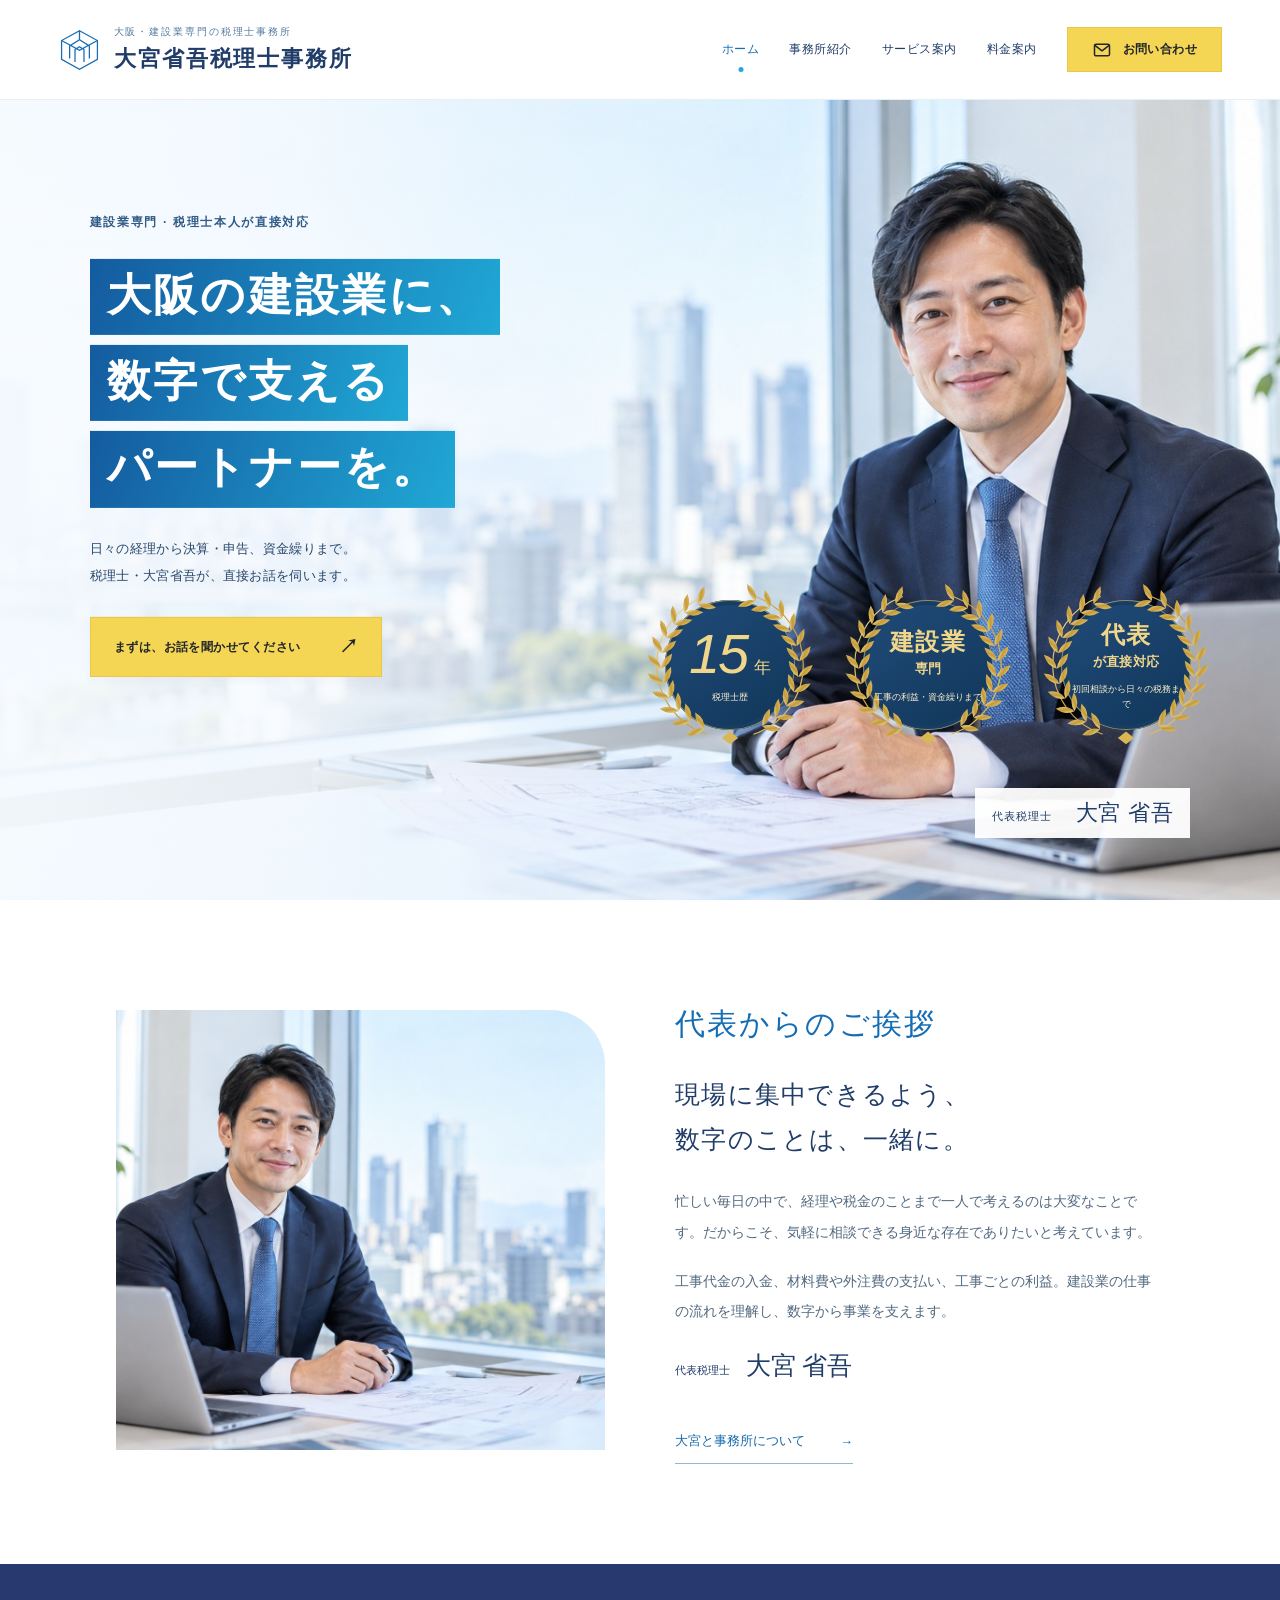
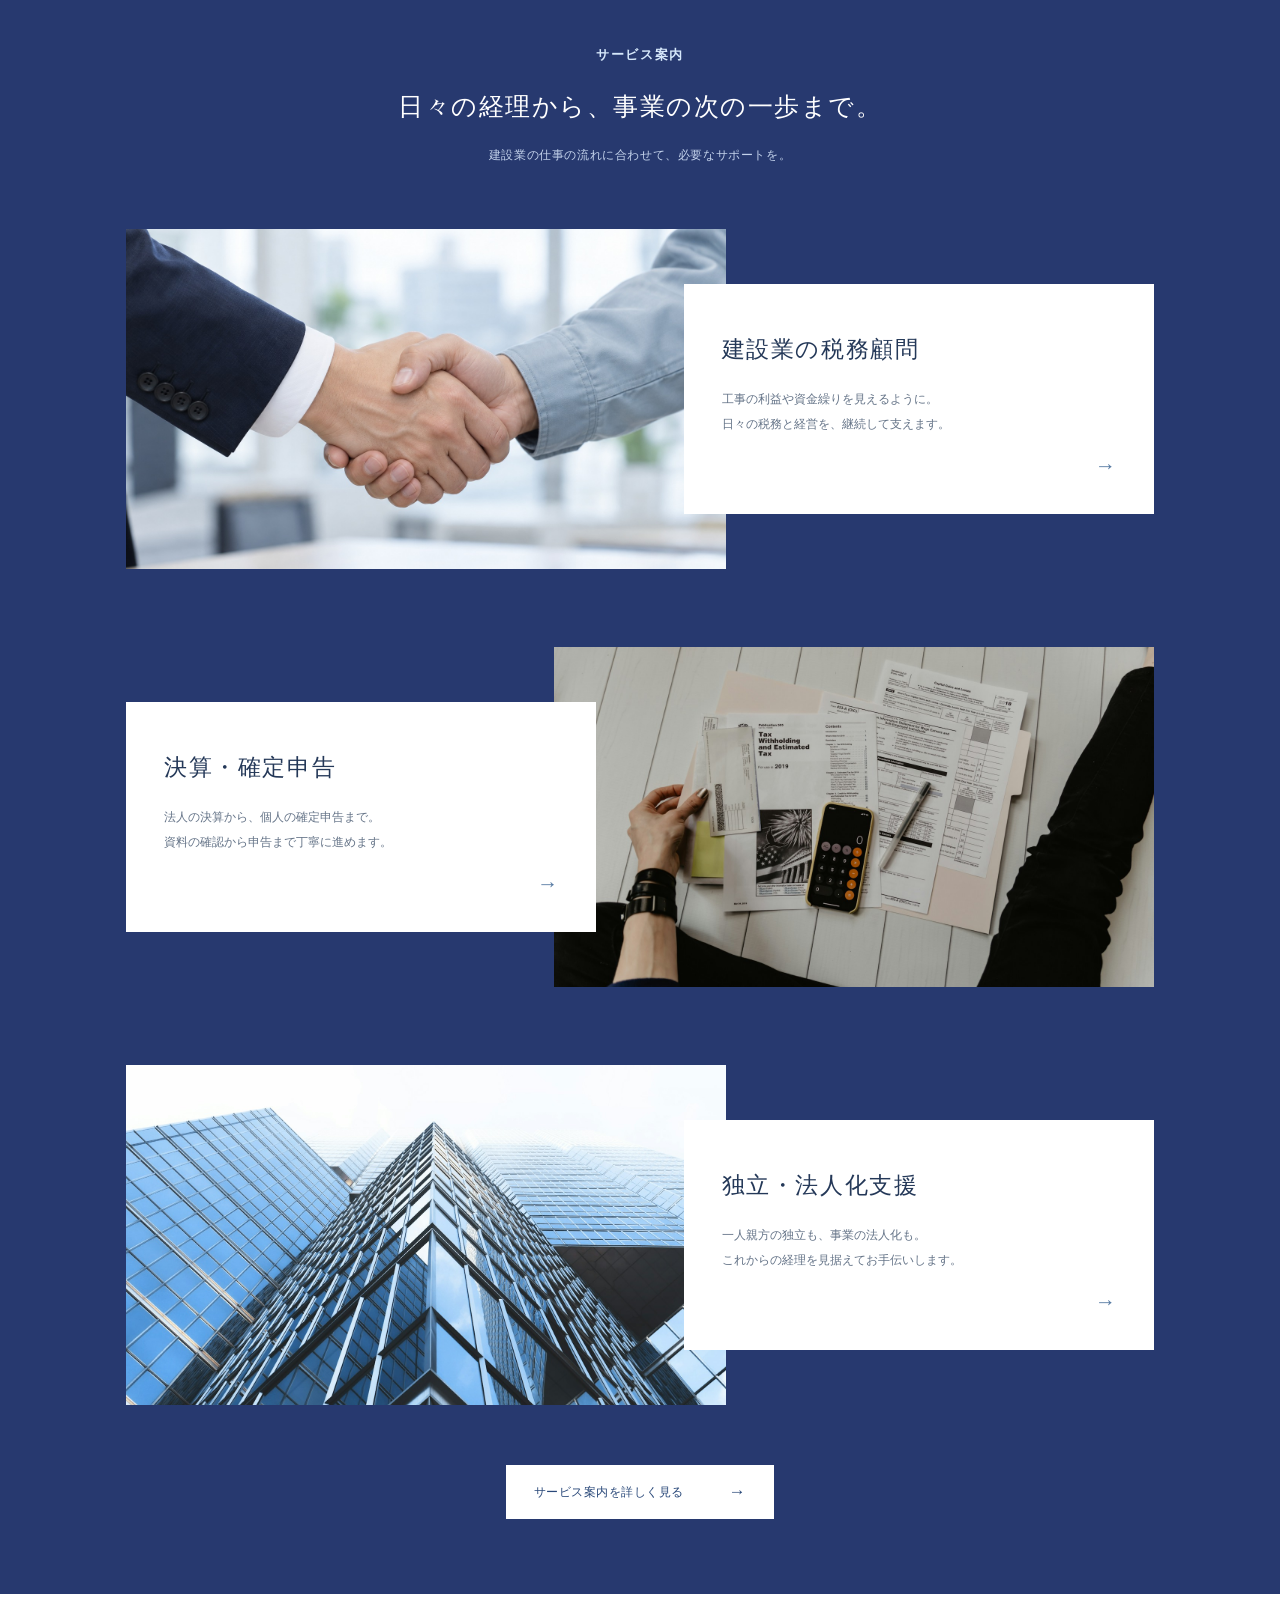
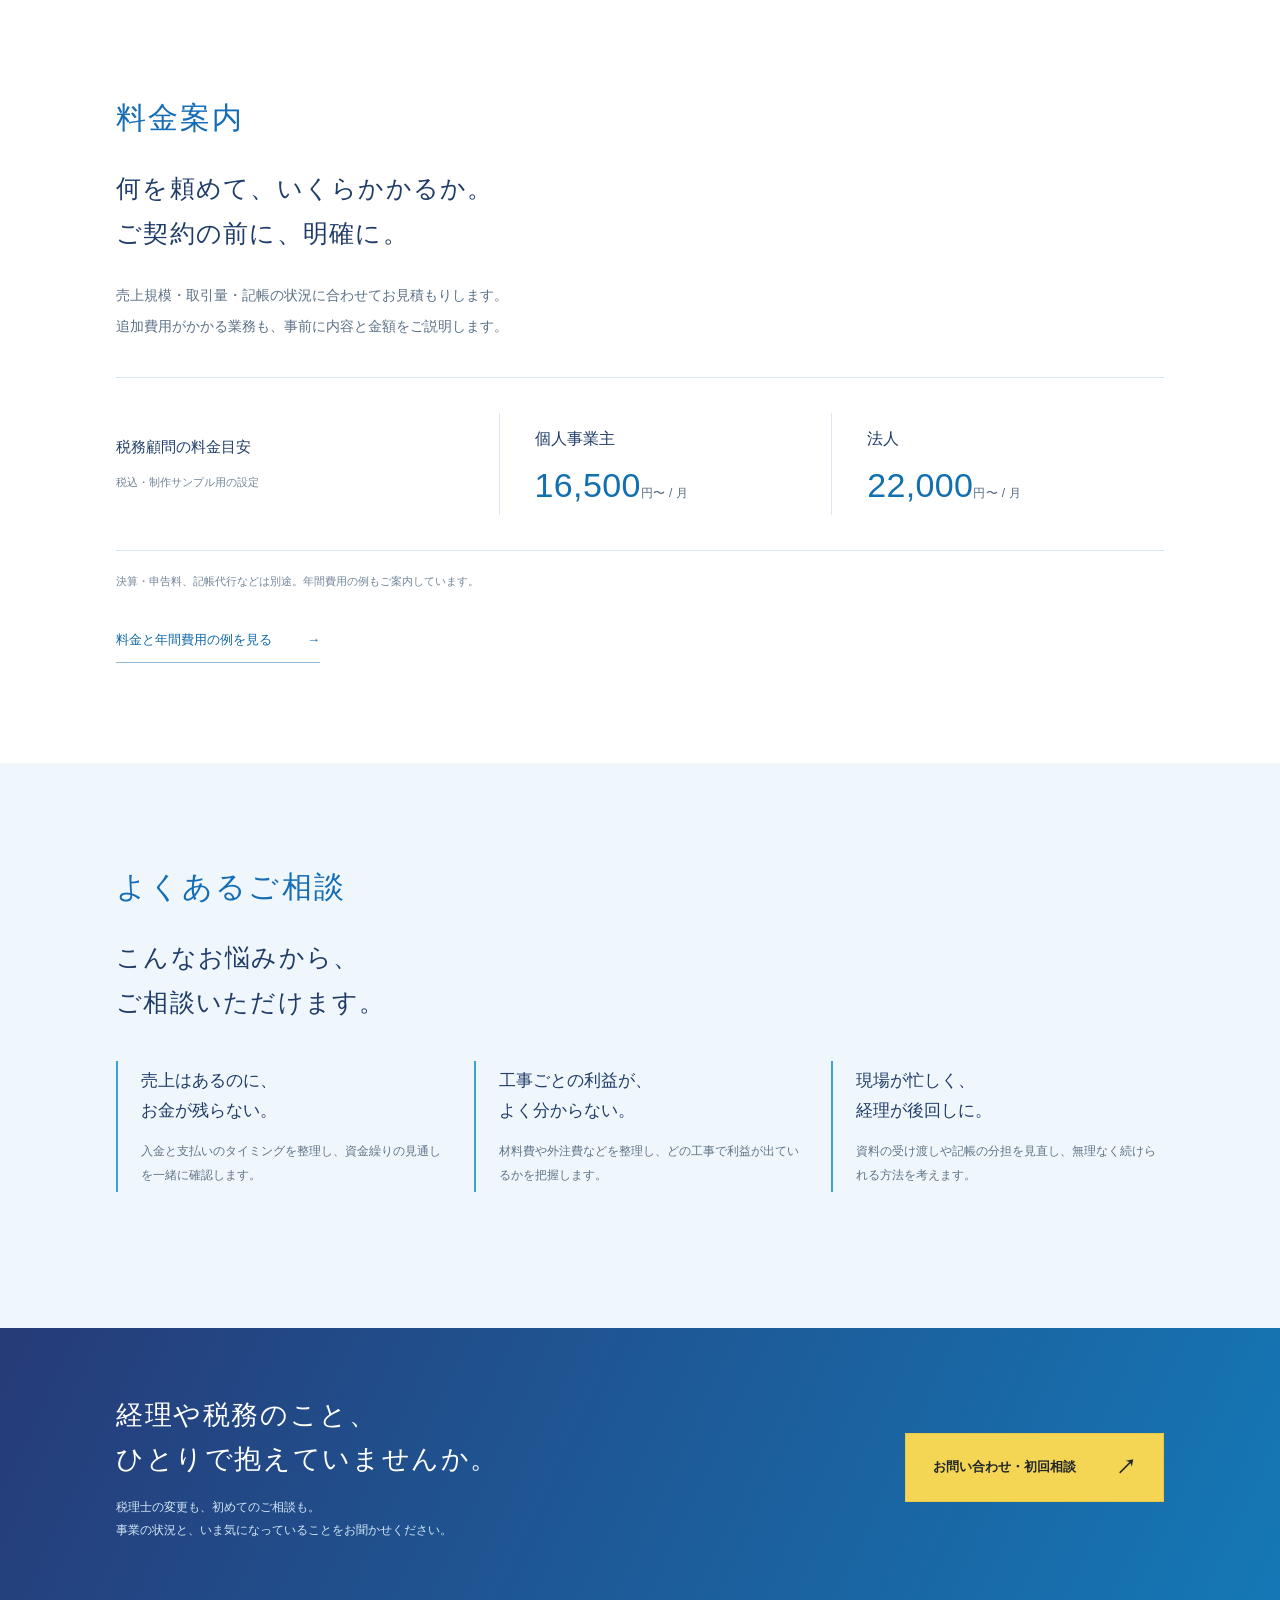
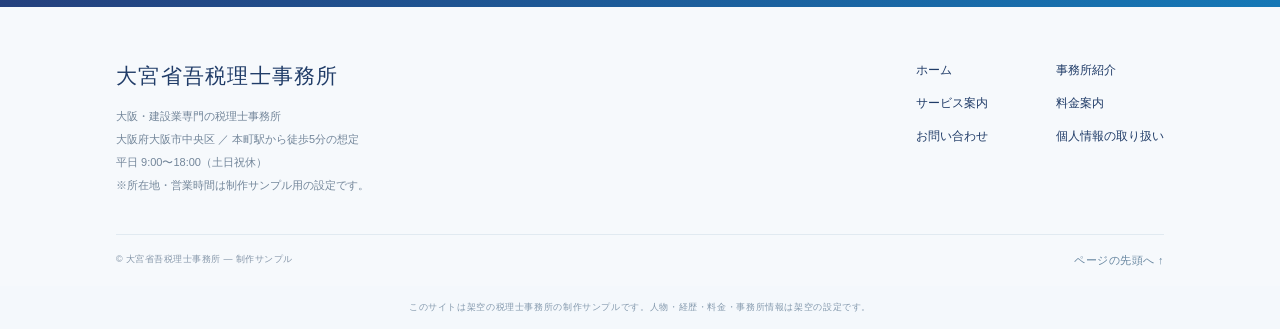
==== commit 8f566f4e: "お問い合わせボタンのメールアイコンをSVGに変更 文字記号の✉は小さく潰れてメールだと判別しにくかったため、一般的な封筒アイコンを適切なサイズで表示する。  Co-Authored-By: Claud" ====
--- a/index.html
+++ b/index.html
@@ -1,4 +1,4 @@
-<!DOCTYPE html><html lang="ja"><head><meta charset="utf-8"><meta name="viewport" content="width=device-width,initial-scale=1"><title>大阪・建設業専門｜大宮省吾税理士事務所</title><meta name="description" content="大阪・建設業専門の大宮省吾税理士事務所。税務顧問、決算・申告、独立・法人化支援をご案内する架空の制作サンプルです。"><link rel="stylesheet" href="assets/site.css"><script src="assets/site.js" defer></script></head><body><header id="top"><a class="brand-link" href="index.html" aria-label="大宮省吾税理士事務所 ホーム"><div class="brand"><svg class="mark" viewBox="0 0 48 48" fill="none" aria-hidden="true"><path d="M24 3 44 14v21L24 46 4 35V14Z" stroke="currentColor" stroke-width="1.4"/><path d="M13 34V20l11-7 11 7v14M19 38V24l5-3 5 3v14M4 14l20 11 20-11M24 3v10" stroke="currentColor" stroke-width="1.4"/></svg><div><small>大阪・建設業専門の税理士事務所</small><strong>大宮省吾税理士事務所</strong></div></div></a><details class="mobile-nav"><summary aria-label="メニュー"></summary><div><a href="index.html">ホーム</a><a href="about.html">事務所紹介</a><a href="services.html">サービス案内</a><a href="fees.html">料金案内</a><a href="contact.html">お問い合わせ</a></div></details><nav class="nav" aria-label="メインナビゲーション"><a href="index.html" class="active" aria-current="page">ホーム</a><a href="about.html">事務所紹介</a><a href="services.html">サービス案内</a><a href="fees.html">料金案内</a><a class="contact" href="contact.html"><b aria-hidden="true">✉</b>お問い合わせ</a></nav></header><main><section class="hero" aria-label="大阪の建設業を支える大宮省吾税理士事務所"><img class="hero-image" src="assets/hero.jpg" alt="明るいオフィスで微笑む代表税理士のイメージ"><div class="copy"><p class="intro">建設業専門 · 税理士本人が直接対応</p><h1><span>大阪の建設業に、</span><span><em>数字で支える</em></span><span>パートナーを。</span></h1><p class="description">日々の経理から決算・申告、資金繰りまで。<br>税理士・大宮省吾が、直接お話を伺います。</p><a id="hero-consultation" class="hero-cta" href="contact.html">まずは、お話を聞かせてください<span>↗</span></a></div><div class="portrait-caption"><span>代表税理士　<strong>大宮 省吾</strong></span></div><div class="scroll" aria-hidden="true">SCROLL</div><div class="reason-band" aria-label="事務所の3つの特徴"><div class="reason-points"><div class="reason-point"><p class="reason-feature"><span class="reason-years">15</span><span class="reason-unit">年</span></p><p class="reason-detail">税理士歴</p></div><div class="reason-point"><p class="reason-feature reason-word">建設業<span>専門</span></p><p class="reason-detail">工事の利益・資金繰りまで</p></div><div class="reason-point"><p class="reason-feature reason-word">代表<span>が直接対応</span></p><p class="reason-detail">初回相談から日々の税務まで</p></div></div></div></section>
+<!DOCTYPE html><html lang="ja"><head><meta charset="utf-8"><meta name="viewport" content="width=device-width,initial-scale=1"><title>大阪・建設業専門｜大宮省吾税理士事務所</title><meta name="description" content="大阪・建設業専門の大宮省吾税理士事務所。税務顧問、決算・申告、独立・法人化支援をご案内する架空の制作サンプルです。"><link rel="stylesheet" href="assets/site.css"><script src="assets/site.js" defer></script></head><body><header id="top"><a class="brand-link" href="index.html" aria-label="大宮省吾税理士事務所 ホーム"><div class="brand"><svg class="mark" viewBox="0 0 48 48" fill="none" aria-hidden="true"><path d="M24 3 44 14v21L24 46 4 35V14Z" stroke="currentColor" stroke-width="1.4"/><path d="M13 34V20l11-7 11 7v14M19 38V24l5-3 5 3v14M4 14l20 11 20-11M24 3v10" stroke="currentColor" stroke-width="1.4"/></svg><div><small>大阪・建設業専門の税理士事務所</small><strong>大宮省吾税理士事務所</strong></div></div></a><details class="mobile-nav"><summary aria-label="メニュー"></summary><div><a href="index.html">ホーム</a><a href="about.html">事務所紹介</a><a href="services.html">サービス案内</a><a href="fees.html">料金案内</a><a href="contact.html">お問い合わせ</a></div></details><nav class="nav" aria-label="メインナビゲーション"><a href="index.html" class="active" aria-current="page">ホーム</a><a href="about.html">事務所紹介</a><a href="services.html">サービス案内</a><a href="fees.html">料金案内</a><a class="contact" href="contact.html"><b aria-hidden="true"><svg viewBox="0 0 24 24" fill="none" stroke="currentColor" stroke-width="1.8" stroke-linejoin="round"><rect x="3" y="5" width="18" height="14" rx="2"/><path d="m3.5 6.5 8.5 6.5 8.5-6.5"/></svg></b>お問い合わせ</a></nav></header><main><section class="hero" aria-label="大阪の建設業を支える大宮省吾税理士事務所"><img class="hero-image" src="assets/hero.jpg" alt="明るいオフィスで微笑む代表税理士のイメージ"><div class="copy"><p class="intro">建設業専門 · 税理士本人が直接対応</p><h1><span>大阪の建設業に、</span><span><em>数字で支える</em></span><span>パートナーを。</span></h1><p class="description">日々の経理から決算・申告、資金繰りまで。<br>税理士・大宮省吾が、直接お話を伺います。</p><a id="hero-consultation" class="hero-cta" href="contact.html">まずは、お話を聞かせてください<span>↗</span></a></div><div class="portrait-caption"><span>代表税理士　<strong>大宮 省吾</strong></span></div><div class="scroll" aria-hidden="true">SCROLL</div><div class="reason-band" aria-label="事務所の3つの特徴"><div class="reason-points"><div class="reason-point"><p class="reason-feature"><span class="reason-years">15</span><span class="reason-unit">年</span></p><p class="reason-detail">税理士歴</p></div><div class="reason-point"><p class="reason-feature reason-word">建設業<span>専門</span></p><p class="reason-detail">工事の利益・資金繰りまで</p></div><div class="reason-point"><p class="reason-feature reason-word">代表<span>が直接対応</span></p><p class="reason-detail">初回相談から日々の税務まで</p></div></div></div></section>
 
 <section class="section"><div class="wrap split"><div><img class="portrait" src="assets/hero.jpg" alt="代表税理士・大宮省吾のイメージ" loading="lazy"></div><div><h2 class="section-tag prominent-section-title">代表からのご挨拶</h2><h3 class="section-subtitle">現場に集中できるよう、<br>数字のことは、一緒に。</h3><div class="body-copy"><p>忙しい毎日の中で、経理や税金のことまで一人で考えるのは大変なことです。だからこそ、気軽に相談できる身近な存在でありたいと考えています。</p><p>工事代金の入金、材料費や外注費の支払い、工事ごとの利益。建設業の仕事の流れを理解し、数字から事業を支えます。</p></div><p class="name"><small>代表税理士</small>大宮 省吾</p><a class="text-link" href="about.html">大宮と事務所について <span>→</span></a></div></div></section>
 <section class="section photo-services" id="services"><div class="wrap"><div class="photo-services-heading"><span class="section-tag">サービス案内</span><h2>日々の経理から、事業の次の一歩まで。</h2><p>建設業の仕事の流れに合わせて、必要なサポートを。</p></div><div class="photo-service-list"><a class="photo-service" href="services.html#tax"><img src="assets/service-tax-handshake.jpg" width="1536" height="1024" alt="スーツ姿の税理士と作業着姿の建設業者が握手する手元のイメージ" loading="lazy"><div class="photo-service-copy"><h3>建設業の税務顧問</h3><p>工事の利益や資金繰りを見えるように。<br>日々の税務と経営を、継続して支えます。</p><span class="photo-service-arrow" aria-hidden="true">→</span></div></a><a class="photo-service" href="services.html#closing"><img src="assets/service-closing.jpg" width="1600" height="918" alt="書類と電卓を使い会計内容を確認する手元" loading="lazy"><div class="photo-service-copy"><h3>決算・確定申告</h3><p>法人の決算から、個人の確定申告まで。<br>資料の確認から申告まで丁寧に進めます。</p><span class="photo-service-arrow" aria-hidden="true">→</span></div></a><a class="photo-service" href="services.html#startup"><img src="assets/service-startup.jpg" width="1600" height="1201" alt="空に向かって伸びるガラス張りのビル" loading="lazy"><div class="photo-service-copy"><h3>独立・法人化支援</h3><p>一人親方の独立も、事業の法人化も。<br>これからの経理を見据えてお手伝いします。</p><span class="photo-service-arrow" aria-hidden="true">→</span></div></a></div><div class="photo-services-bottom"><a href="services.html" class="photo-services-all">サービス案内を詳しく見る<span aria-hidden="true">→</span></a></div></div></section>
--- a/assets/site.css
+++ b/assets/site.css
@@ -185,5 +185,6 @@
 @media(max-width:1050px) and (min-width:761px){.hero .reason-band{bottom:115px}.hero .portrait-caption{bottom:36px}}
 @media(max-width:760px){.hero .reason-band{margin-top:45px}.hero .portrait-caption{top:349px}}
 
-@media(min-width:761px){.hero .portrait-caption{top:47%;bottom:auto}}
-@media(max-width:1050px) and (min-width:761px){.hero .portrait-caption{top:45%;bottom:auto}}
+@media(min-width:761px){.hero .portrait-caption{top:auto;bottom:62px}}
+@media(max-width:1050px) and (min-width:761px){.hero .portrait-caption{top:auto;bottom:40px}}
+.contact b{line-height:0}.contact b svg{display:block;width:20px;height:20px}
